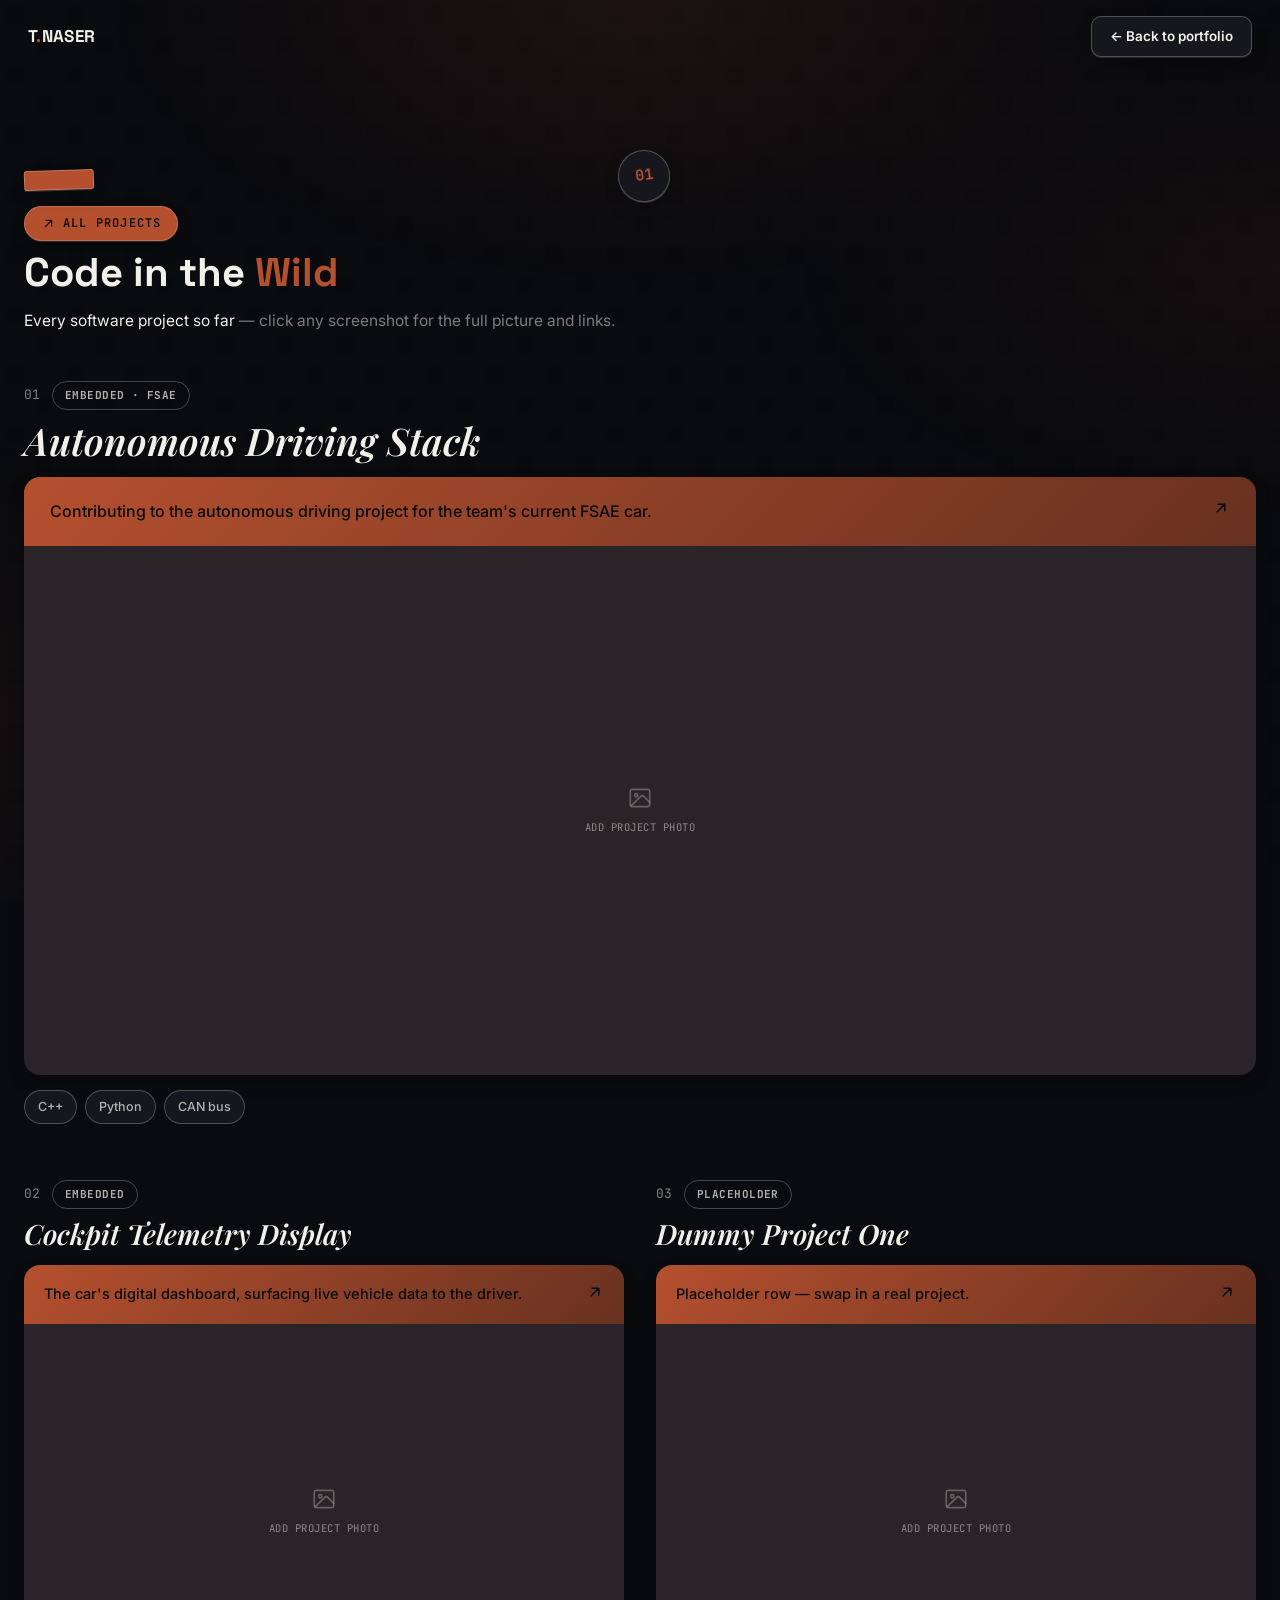
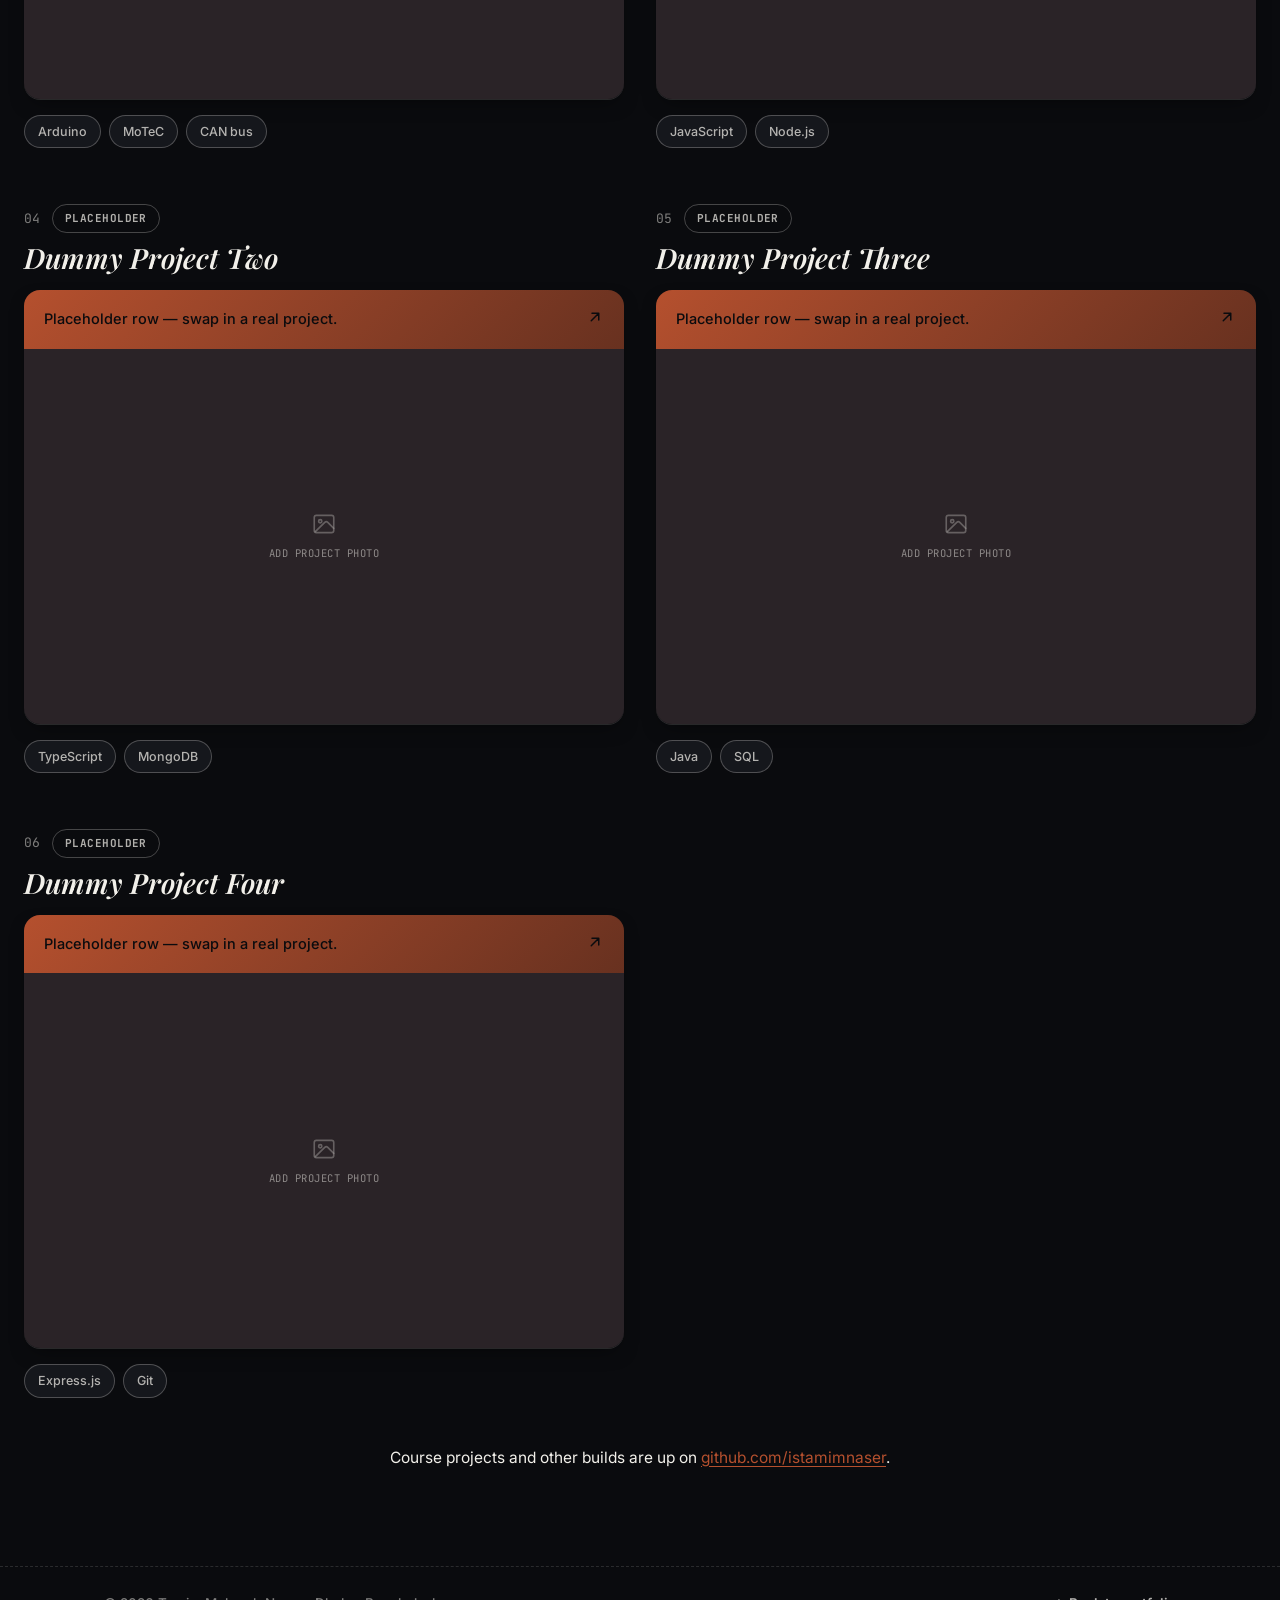
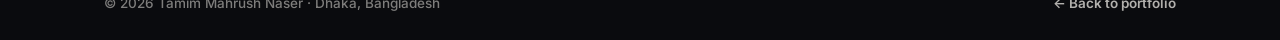
==== projects.html @ eb72c2dc "Redesign Software projects: numbered rows + featured bento hero - Replace the plain bordered project" ====
<!DOCTYPE html>
<html lang="en">
<head>
<meta charset="UTF-8" />
<meta name="viewport" content="width=device-width, initial-scale=1.0" />
<title>Software Projects — Tamim Mahrush Naser</title>
<meta name="description" content="All of Tamim Mahrush Naser's software projects — Formula IUT autonomous driving stack, cockpit telemetry, and more." />
<meta name="theme-color" content="#0A0B0E" />
<link rel="icon" type="image/svg+xml" href="assets/favicon.svg" />

<link rel="preconnect" href="https://fonts.googleapis.com" />
<link rel="preconnect" href="https://fonts.gstatic.com" crossorigin />
<link
  href="https://fonts.googleapis.com/css2?family=Space+Grotesk:wght@400..700&family=Inter:wght@400..700&family=JetBrains+Mono:wght@400..600&family=Playfair+Display:ital,wght@1,500;1,600&display=swap"
  rel="stylesheet" />

<link rel="stylesheet" href="css/style.css" />
</head>
<body>
<svg style="display:none" aria-hidden="true">
  <symbol id="icon-arrow" viewBox="0 0 24 24" fill="none" stroke="currentColor" stroke-width="2" stroke-linecap="round" stroke-linejoin="round"><path d="M7 17 17 7M8 7h9v9"/></symbol>
  <symbol id="icon-x" viewBox="0 0 24 24" fill="none" stroke="currentColor" stroke-width="2" stroke-linecap="round" stroke-linejoin="round"><path d="M6 6l12 12M18 6L6 18"/></symbol>
  <symbol id="icon-image" viewBox="0 0 24 24" fill="none" stroke="currentColor" stroke-width="1.5" stroke-linecap="round" stroke-linejoin="round"><rect x="3" y="4" width="18" height="16" rx="2"/><circle cx="8.5" cy="9.5" r="1.5"/><path d="M21 16l-5.5-5.5a2 2 0 0 0-2.8 0L4 19"/></symbol>
</svg>

<canvas class="bg-flags" aria-hidden="true"></canvas>
<div class="grid-fade" aria-hidden="true"></div>

<nav class="nav" id="nav">
  <a class="brand" href="index.html">T<span class="dot">.</span>NASER</a>
  <div class="nav-actions">
    <a class="btn btn-ghost btn-sm" href="index.html#software">← Back to portfolio</a>
  </div>
</nav>

<main>
  <section class="section section-wide" id="all-projects">
    <div class="section-head reveal">
      <span class="kicker"><svg class="kicker-icon"><use href="#icon-arrow"/></svg>All Projects</span>
      <h2>Code in the <em class="accent">Wild</em></h2>
      <p class="section-sub">Every software project so far<span class="fade-text"> — click any screenshot for the full picture and links.</span></p>
    </div>

    <div class="proj-rows">
      <article class="proj-row proj-row--featured reveal">
        <div class="proj-row-top">
          <span class="proj-row-num"></span>
          <span class="proj-row-tag">Embedded · FSAE</span>
        </div>
        <h3 class="proj-row-title">Autonomous Driving Stack</h3>
        <button type="button" class="proj-row-visual"
          data-title="Autonomous Driving Stack"
          data-category="Embedded · FSAE"
          data-desc="Contributing to the autonomous driving project for the team's current FSAE car."
          data-tags="C++,Python,CAN bus">
          <div class="proj-row-teaser">
            <p>Contributing to the autonomous driving project for the team's current FSAE car.</p>
            <svg class="proj-row-link-icon"><use href="#icon-arrow"/></svg>
          </div>
          <div class="proj-row-media">
            <div class="photo-card photo-card--wide">
              <svg><use href="#icon-image"/></svg>
              <span>Add project photo</span>
            </div>
          </div>
        </button>
        <div class="proj-row-tags">
          <span class="tech-tag-pill">C++</span>
          <span class="tech-tag-pill">Python</span>
          <span class="tech-tag-pill">CAN bus</span>
        </div>
      </article>

      <article class="proj-row reveal">
        <div class="proj-row-top">
          <span class="proj-row-num"></span>
          <span class="proj-row-tag">Embedded</span>
        </div>
        <h3 class="proj-row-title">Cockpit Telemetry Display</h3>
        <button type="button" class="proj-row-visual"
          data-title="Cockpit Telemetry Display"
          data-category="Embedded"
          data-desc="The car's digital dashboard, surfacing live vehicle data to the driver — tested from the cockpit, by me."
          data-tags="Arduino,MoTeC,CAN bus">
          <div class="proj-row-teaser">
            <p>The car's digital dashboard, surfacing live vehicle data to the driver.</p>
            <svg class="proj-row-link-icon"><use href="#icon-arrow"/></svg>
          </div>
          <div class="proj-row-media">
            <div class="photo-card photo-card--wide">
              <svg><use href="#icon-image"/></svg>
              <span>Add project photo</span>
            </div>
          </div>
        </button>
        <div class="proj-row-tags">
          <span class="tech-tag-pill">Arduino</span>
          <span class="tech-tag-pill">MoTeC</span>
          <span class="tech-tag-pill">CAN bus</span>
        </div>
      </article>

      <!-- DUMMY placeholder rows below — swap in real projects (title, tag,
           description, photo, tags, and data-live / data-github) whenever ready. -->
      <article class="proj-row reveal">
        <div class="proj-row-top">
          <span class="proj-row-num"></span>
          <span class="proj-row-tag">Placeholder</span>
        </div>
        <h3 class="proj-row-title">Dummy Project One</h3>
        <button type="button" class="proj-row-visual"
          data-title="Dummy Project One"
          data-category="Placeholder"
          data-desc="Placeholder row to preview the layout with more entries. Swap in a real title, tag, description, photo and links."
          data-tags="JavaScript,Node.js">
          <div class="proj-row-teaser">
            <p>Placeholder row — swap in a real project.</p>
            <svg class="proj-row-link-icon"><use href="#icon-arrow"/></svg>
          </div>
          <div class="proj-row-media">
            <div class="photo-card photo-card--wide">
              <svg><use href="#icon-image"/></svg>
              <span>Add project photo</span>
            </div>
          </div>
        </button>
        <div class="proj-row-tags">
          <span class="tech-tag-pill">JavaScript</span>
          <span class="tech-tag-pill">Node.js</span>
        </div>
      </article>

      <article class="proj-row reveal">
        <div class="proj-row-top">
          <span class="proj-row-num"></span>
          <span class="proj-row-tag">Placeholder</span>
        </div>
        <h3 class="proj-row-title">Dummy Project Two</h3>
        <button type="button" class="proj-row-visual"
          data-title="Dummy Project Two"
          data-category="Placeholder"
          data-desc="Placeholder row to preview the layout with more entries. Swap in a real title, tag, description, photo and links."
          data-tags="TypeScript,MongoDB">
          <div class="proj-row-teaser">
            <p>Placeholder row — swap in a real project.</p>
            <svg class="proj-row-link-icon"><use href="#icon-arrow"/></svg>
          </div>
          <div class="proj-row-media">
            <div class="photo-card photo-card--wide">
              <svg><use href="#icon-image"/></svg>
              <span>Add project photo</span>
            </div>
          </div>
        </button>
        <div class="proj-row-tags">
          <span class="tech-tag-pill">TypeScript</span>
          <span class="tech-tag-pill">MongoDB</span>
        </div>
      </article>

      <article class="proj-row reveal">
        <div class="proj-row-top">
          <span class="proj-row-num"></span>
          <span class="proj-row-tag">Placeholder</span>
        </div>
        <h3 class="proj-row-title">Dummy Project Three</h3>
        <button type="button" class="proj-row-visual"
          data-title="Dummy Project Three"
          data-category="Placeholder"
          data-desc="Placeholder row to preview the layout with more entries. Swap in a real title, tag, description, photo and links."
          data-tags="Java,SQL">
          <div class="proj-row-teaser">
            <p>Placeholder row — swap in a real project.</p>
            <svg class="proj-row-link-icon"><use href="#icon-arrow"/></svg>
          </div>
          <div class="proj-row-media">
            <div class="photo-card photo-card--wide">
              <svg><use href="#icon-image"/></svg>
              <span>Add project photo</span>
            </div>
          </div>
        </button>
        <div class="proj-row-tags">
          <span class="tech-tag-pill">Java</span>
          <span class="tech-tag-pill">SQL</span>
        </div>
      </article>

      <article class="proj-row reveal">
        <div class="proj-row-top">
          <span class="proj-row-num"></span>
          <span class="proj-row-tag">Placeholder</span>
        </div>
        <h3 class="proj-row-title">Dummy Project Four</h3>
        <button type="button" class="proj-row-visual"
          data-title="Dummy Project Four"
          data-category="Placeholder"
          data-desc="Placeholder row to preview the layout with more entries. Swap in a real title, tag, description, photo and links."
          data-tags="Express.js,Git">
          <div class="proj-row-teaser">
            <p>Placeholder row — swap in a real project.</p>
            <svg class="proj-row-link-icon"><use href="#icon-arrow"/></svg>
          </div>
          <div class="proj-row-media">
            <div class="photo-card photo-card--wide">
              <svg><use href="#icon-image"/></svg>
              <span>Add project photo</span>
            </div>
          </div>
        </button>
        <div class="proj-row-tags">
          <span class="tech-tag-pill">Express.js</span>
          <span class="tech-tag-pill">Git</span>
        </div>
      </article>
    </div>

    <p class="section-sub" style="margin-top:48px; text-align:center;">
      Course projects and other builds are up on
      <a class="accent" href="https://github.com/istamimnaser" target="_blank" rel="noopener" style="text-decoration:underline; text-underline-offset:3px;">github.com/istamimnaser</a>.
    </p>
  </section>
</main>

<!-- ============ PROJECT MODAL ============ -->
<div class="project-modal" id="project-modal" aria-hidden="true">
  <div class="project-modal-backdrop" data-close></div>
  <div class="project-modal-panel" role="dialog" aria-modal="true" aria-labelledby="pm-title">
    <button type="button" class="project-modal-close" data-close aria-label="Close">
      <svg><use href="#icon-x"/></svg>
    </button>
    <div class="project-modal-media">
      <div class="photo-card photo-card--wide" id="pm-photo-placeholder">
        <svg><use href="#icon-image"/></svg>
        <span>Add project photo</span>
      </div>
      <img id="pm-image" alt="" hidden />
    </div>
    <div class="project-modal-body">
      <div class="pm-top">
        <span class="proj-row-num" id="pm-num"></span>
        <span class="proj-row-tag" id="pm-tag"></span>
      </div>
      <h3 class="proj-row-title" id="pm-title"></h3>
      <p id="pm-desc"></p>
      <div class="pm-tags" id="pm-tags"></div>
      <div class="project-modal-links">
        <a id="pm-live" class="btn btn-signal" target="_blank" rel="noopener" hidden>View Project <span class="arr">→</span></a>
        <span id="pm-soon" class="btn-disabled" hidden>Coming soon</span>
        <a id="pm-github" class="btn btn-ghost" target="_blank" rel="noopener">View on GitHub <span class="arr">→</span></a>
      </div>
    </div>
  </div>
</div>

<footer class="footer">
  <div class="footer-bottom">
    <p class="footer-note">© <span id="year">2026</span> Tamim Mahrush Naser · Dhaka, Bangladesh</p>
    <a class="back-top" href="index.html">← Back to portfolio</a>
  </div>
</footer>

<script src="js/bg-dots.js"></script>
<script src="js/main.js"></script>
<script src="js/project-modal.js"></script>
</body>
</html>
---- css/style.css ----
/* ===================== Tokens ===================== */
:root {
  --bg: #0A0B0E;
  --bg-card: #15171C;
  --bg-soft: #1C1F26;
  --ink: #F2F0EA;
  --ink-70: rgba(242, 240, 234, 0.72);
  --ink-50: rgba(242, 240, 234, 0.5);
  --ink-20: rgba(242, 240, 234, 0.14);
  --ink-soft: #97949D;
  --line: rgba(242, 240, 234, 0.14);
  --line-strong: rgba(242, 240, 234, 0.26);
  --accent: #B5502E; /* brand red (brick) — default / hero / racing / connect */
  --on-accent: #0A0B0E; /* text/icon color for use on solid accent fills — passes contrast across every section hue */
  --font-head: "Space Grotesk", "Inter", sans-serif;
  --font-body: "Inter", sans-serif;
  --font-mono: "JetBrains Mono", "SFMono-Regular", monospace;
  --font-display: "Playfair Display", "Georgia", serif;
  --max: 1120px;
  --radius: 16px;
  --radius-sm: 10px;
  --shadow-sm: 0 1px 0 var(--line), 0 8px 20px -8px rgba(0, 0, 0, 0.55);
  --shadow-md: 0 1px 0 var(--line), 0 16px 36px -12px rgba(0, 0, 0, 0.6);
  --shadow-lg: 0 1px 0 var(--line), 0 26px 54px -18px rgba(0, 0, 0, 0.65);
}

/* Every section now shares one brand color — a single orange accent
   on the dark/white base, rather than a different hue per section. */
#education,
#experience,
#stack,
#software,
#hardware,
#racing,
#achievements,
#media,
#events,
#hobbies,
#github,
#connect { --accent: #B5502E; }

* { box-sizing: border-box; }
html { scroll-behavior: smooth; scroll-padding-top: 96px; }

body {
  margin: 0;
  background: var(--bg);
  color: var(--ink);
  font-family: var(--font-body);
  font-size: 16px;
  line-height: 1.55;
  -webkit-font-smoothing: antialiased;
  overflow-x: hidden;
}

h1, h2, h3, h4 {
  font-family: var(--font-head);
  font-weight: 700;
  line-height: 1.1;
  margin: 0;
}

p { margin: 0; }

a { color: inherit; text-decoration: none; }

.accent { color: var(--accent); font-style: normal; }
.accent-em { color: var(--accent); font-style: normal; }

img, svg { display: block; max-width: 100%; }

svg[class*="icon"], .icon-badge svg { stroke-width: 2.2; }

::selection { background: var(--accent); color: var(--on-accent); }

/* ===================== Background wash ===================== */
.bg-flags {
  position: fixed;
  inset: 0;
  z-index: 0;
  pointer-events: none;
}
.grid-fade {
  position: fixed;
  inset: 0;
  z-index: 0;
  pointer-events: none;
  background:
    radial-gradient(ellipse 60% 45% at 50% 0%, rgba(181, 80, 46, 0.10), transparent 70%),
    radial-gradient(ellipse 55% 40% at 100% 30%, rgba(181, 80, 46, 0.06), transparent 70%),
    radial-gradient(ellipse 55% 45% at 0% 80%, rgba(181, 80, 46, 0.05), transparent 70%);
}

nav, header, main, footer { position: relative; z-index: 1; }

/* ===================== Layout helpers ===================== */
main { counter-reset: stage; }

.section {
  position: relative;
  max-width: var(--max);
  margin: 0 auto;
  padding: 96px 24px;
}
.section-wide { max-width: 1280px; }

.section-head {
  counter-increment: stage;
  position: relative;
  margin-bottom: 48px;
  max-width: 640px;
}
.section-head::before {
  content: "";
  display: block;
  width: 68px;
  height: 18px;
  margin-bottom: 16px;
  background: var(--accent);
  border: 1.5px solid var(--line-strong);
  border-radius: 3px;
  transform: rotate(-2deg);
  box-shadow: var(--shadow-sm);
}
.section-head::after {
  content: counter(stage, decimal-leading-zero);
  position: absolute;
  top: -20px;
  right: -6px;
  width: 50px;
  height: 50px;
  display: flex;
  align-items: center;
  justify-content: center;
  background: var(--bg-card);
  border: 1.5px solid var(--line-strong);
  border-radius: 50%;
  font-family: var(--font-mono);
  font-weight: 700;
  font-size: 15px;
  color: var(--accent);
  transform: rotate(-8deg);
  box-shadow: var(--shadow-sm);
  z-index: 2;
}
.section-head h2 { font-size: clamp(28px, 4vw, 40px); margin-top: 10px; }
.section-sub { color: var(--ink); margin-top: 14px; font-size: 15.5px; }

/* Sub-sections nested inside a merged parent section (e.g. Software /
   Bare Metal living together under Projects) — same anatomy as
   .section-head at a smaller scale, no counter badge of its own. */
.project-block { position: relative; margin-top: 8px; }
.project-block + .project-block { margin-top: 64px; }
.project-block-head { margin-bottom: 40px; max-width: 640px; }
.project-block-head h3 { font-size: clamp(22px, 3.2vw, 32px); margin-top: 10px; }
/* Nested pen-icons sit much closer to their heading than a top-level
   section's (no big top padding to hide behind), so pull them further up
   and size them down a touch to clear the project cards below. */
.project-block .pen-icon { width: 130px; height: 130px; top: -44px; }

.kicker {
  display: inline-flex;
  align-items: center;
  gap: 7px;
  font-family: var(--font-mono);
  font-size: 12px;
  font-weight: 600;
  letter-spacing: 0.1em;
  text-transform: uppercase;
  color: var(--on-accent);
  padding: 7px 16px;
  background: var(--accent);
  border: 1px solid rgba(255, 255, 255, 0.18);
  border-radius: 999px;
  box-shadow: var(--shadow-sm);
}
.kicker-icon { width: 15px; height: 15px; }

/* ===================== Icon badge ===================== */
.icon-badge {
  width: 48px;
  height: 48px;
  flex-shrink: 0;
  display: flex;
  align-items: center;
  justify-content: center;
  background: var(--accent);
  border: 1px solid rgba(255, 255, 255, 0.18);
  border-radius: var(--radius-sm);
  box-shadow: var(--shadow-sm);
  color: var(--on-accent);
  margin-bottom: 14px;
  transition: transform 0.3s cubic-bezier(0.34, 1.56, 0.64, 1), box-shadow 0.3s ease;
}
.icon-badge svg { width: 24px; height: 24px; }
.icon-badge-sm { width: 38px; height: 38px; border-radius: 8px; margin-bottom: 10px; box-shadow: var(--shadow-sm); }
.icon-badge-sm svg { width: 19px; height: 19px; }

/* ===================== Pen-drawn section icon ===================== */
.pen-icon {
  position: absolute;
  top: -14px;
  right: 4px;
  width: 168px;
  height: 168px;
  color: var(--accent);
  pointer-events: none;
  z-index: 0;
  opacity: 0;
  transform: scale(0.7) rotate(-8deg);
  transition: opacity 0.9s ease, transform 0.9s cubic-bezier(0.34, 1.56, 0.64, 1);
}
.section.in-view .pen-icon,
.contact.in-view .pen-icon,
.project-block.in-view .pen-icon {
  opacity: 0.9;
  transform: scale(1) rotate(0deg);
}
.pen-icon svg {
  width: 100%;
  height: 100%;
  fill: none;
  stroke: currentColor;
  stroke-width: 0.8;
  stroke-linecap: round;
  stroke-linejoin: round;
  stroke-dasharray: 1;
  stroke-dashoffset: 1;
  filter: drop-shadow(0 0 10px color-mix(in srgb, currentColor 45%, transparent));
  transition: stroke-dashoffset 1.4s cubic-bezier(0.5, 0, 0.25, 1);
}
.section.in-view .pen-icon svg,
.contact.in-view .pen-icon svg,
.project-block.in-view .pen-icon svg {
  stroke-dashoffset: 0;
  animation: pen-float 7s ease-in-out 1.4s infinite;
}
@keyframes pen-float {
  0%, 100% { transform: translateY(0) rotate(0deg); }
  50% { transform: translateY(-7px) rotate(2deg); }
}
@media (max-width: 1080px) {
  .pen-icon { display: none; }
}

/* ===================== Nav ===================== */
.nav {
  position: sticky;
  top: 0;
  z-index: 50;
  display: flex;
  align-items: center;
  justify-content: space-between;
  padding: 16px 28px;
  backdrop-filter: none;
  background: transparent;
  border-bottom: 1px solid transparent;
  transition: border-color 0.3s ease, background 0.3s ease, box-shadow 0.3s ease, backdrop-filter 0.3s ease;
}
.nav.scrolled {
  backdrop-filter: blur(14px);
  border-bottom-color: var(--line);
  background: rgba(10, 11, 14, 0.92);
  box-shadow: 0 8px 24px rgba(0, 0, 0, 0.35);
}

.nav-clock {
  font-family: var(--font-mono);
  font-size: 12.5px;
  color: var(--ink-70);
  white-space: nowrap;
}

.nav-actions { display: flex; align-items: center; gap: 20px; }

.brand {
  font-family: var(--font-head);
  font-weight: 700;
  font-size: 17px;
  letter-spacing: 0.02em;
  white-space: nowrap;
}
.brand .dot { color: var(--accent); }

.nav-links {
  position: absolute;
  left: 50%;
  top: 50%;
  transform: translate(-50%, -50%);
  display: flex;
  align-items: center;
  gap: 4px;
  padding: 6px;
  background: var(--bg-card);
  border: 1px solid var(--line-strong);
  border-radius: 999px;
  box-shadow: var(--shadow-sm);
}
.nav-links a {
  position: relative;
  width: 38px;
  height: 38px;
  display: flex;
  align-items: center;
  justify-content: center;
  border-radius: 50%;
  color: var(--ink-70);
  transition: color 0.2s ease, background 0.2s ease;
}
.nav-icon { width: 17px; height: 17px; }
.nav-label { display: none; }
.nav-links a:hover { color: var(--ink); background: var(--bg-soft); }
.nav-links a.active { color: var(--on-accent); background: var(--ink); }

/* Tooltip on hover, shown below the icon pill */
.nav-links a::after {
  content: attr(data-tip);
  position: absolute;
  top: calc(100% + 10px);
  left: 50%;
  transform: translate(-50%, 4px);
  background: var(--bg-card);
  border: 1px solid var(--line-strong);
  color: var(--ink);
  font-family: var(--font-mono);
  font-size: 11px;
  font-weight: 600;
  letter-spacing: 0.03em;
  padding: 5px 10px;
  border-radius: 6px;
  white-space: nowrap;
  box-shadow: var(--shadow-sm);
  opacity: 0;
  pointer-events: none;
  transition: opacity 0.18s ease, transform 0.18s ease;
  z-index: 20;
}
.nav-links a:hover::after,
.nav-links a:focus-visible::after {
  opacity: 1;
  transform: translate(-50%, 0);
}

.nav-toggle {
  display: none;
  flex-direction: column;
  justify-content: center;
  gap: 5px;
  width: 36px;
  height: 36px;
  background: var(--bg-card);
  border: 1px solid var(--line-strong);
  border-radius: 8px;
  cursor: pointer;
}
.nav-toggle span {
  display: block;
  height: 2px;
  margin: 0 8px;
  background: var(--ink);
  transition: transform 0.25s ease, opacity 0.25s ease;
}

/* ===================== Buttons ===================== */
.btn {
  display: inline-flex;
  align-items: center;
  gap: 8px;
  padding: 12px 24px;
  border-radius: var(--radius-sm);
  font-size: 14.5px;
  font-weight: 600;
  background: var(--bg-card);
  color: var(--ink);
  border: 1px solid var(--line-strong);
  box-shadow: var(--shadow-sm);
  cursor: pointer;
  transition: transform 0.2s cubic-bezier(0.16, 1, 0.3, 1), box-shadow 0.2s cubic-bezier(0.16, 1, 0.3, 1), border-color 0.2s ease;
}
.btn-sm { padding: 9px 18px; font-size: 13.5px; }
.btn:hover { transform: translateY(-2px); box-shadow: var(--shadow-md); border-color: var(--line-strong); }
.btn:active { transform: translateY(0); box-shadow: var(--shadow-sm); }
.btn-signal {
  background: var(--accent);
  color: #fff;
  border-color: transparent;
  box-shadow: 0 1px 0 rgba(255, 255, 255, 0.2) inset, 0 12px 28px -10px color-mix(in srgb, var(--accent) 65%, transparent);
}
.btn-signal:hover { box-shadow: 0 1px 0 rgba(255, 255, 255, 0.2) inset, 0 18px 36px -10px color-mix(in srgb, var(--accent) 70%, transparent); }
.btn-ghost { background: var(--bg-card); color: var(--ink); }
.btn .arr { transition: transform 0.2s ease; }
.btn:hover .arr { transform: translate(2px, -2px); }

/* ===================== Hero ===================== */
.hero {
  position: relative;
  padding: 56px 28px 40px;
  max-width: var(--max);
  margin: 0 auto;
}
@media (min-width: 921px) {
  .hero {
    min-height: 100vh;
    display: flex;
    flex-direction: column;
    justify-content: center;
    box-sizing: border-box;
  }
}
/* Full-bleed layer: breaks out of .hero's centered max-width to span the viewport */
.hero-bg {
  position: absolute;
  top: -100px;
  left: 50%;
  width: 100vw;
  height: calc(100% + 100px);
  transform: translateX(-50%);
  z-index: 0;
  overflow: hidden;
  pointer-events: none;
  background-image: url("../assets/hero/hero-bg.png");
  background-size: cover;
  background-position: 48% 55%;
  filter: brightness(0.72) contrast(1.15) saturate(1.15);
  transition: opacity 0.5s ease;
}
.hero-bg.is-hidden { opacity: 0; }
.hero-bg-video {
  width: 100%;
  height: 100%;
  object-fit: cover;
  opacity: 0.55;
}
.hero-bg-overlay {
  position: absolute;
  inset: 0;
  background:
    linear-gradient(180deg, rgba(10, 11, 14, 0) 0%, rgba(10, 11, 14, 0.3) 20%, var(--bg) 96%),
    radial-gradient(ellipse 60% 55% at 72% 15%, color-mix(in srgb, var(--accent) 40%, transparent), transparent 70%);
}
.hero-inner {
  position: relative;
  z-index: 1;
  display: grid;
  grid-template-columns: 1.2fr 0.95fr;
  gap: 48px;
  align-items: center;
  min-height: 60vh;
}


.pulse-dot {
  width: 8px;
  height: 8px;
  border-radius: 50%;
  background: var(--accent);
  box-shadow: 0 0 0 0 color-mix(in srgb, var(--accent) 60%, transparent);
  animation: pulse 2s infinite;
  flex-shrink: 0;
}
@keyframes pulse {
  0% { box-shadow: 0 0 0 0 color-mix(in srgb, var(--accent) 50%, transparent); }
  70% { box-shadow: 0 0 0 8px transparent; }
  100% { box-shadow: 0 0 0 0 transparent; }
}

.headline {
  margin-top: 0;
  font-size: clamp(44px, 7.2vw, 88px);
  font-weight: 700;
  letter-spacing: -0.045em;
  line-height: 0.93;
}
.hl-line { display: block; overflow: hidden; }
.hl-line span { display: block; }

.subcopy {
  margin-top: 26px;
  max-width: 540px;
  font-size: 19px;
  font-weight: 400;
  line-height: 1.55;
  color: var(--ink);
}
.hero-statement {
  font-family: var(--font-head);
  font-size: clamp(20px, 2.2vw, 27px);
  font-weight: 600;
  letter-spacing: -0.015em;
  line-height: 1.3;
}
.hero-descriptor {
  margin-top: 18px;
  font-family: var(--font-mono);
  font-size: 12.5px;
  font-weight: 500;
  letter-spacing: 0.08em;
  text-transform: uppercase;
  color: var(--ink-50);
}
.fade-text { color: var(--ink-50); }

.hero-tags { margin-top: 30px; }
.hero-tags .chip { font-size: 15px; padding: 8px 17px; }

.hero-cta-row { display: flex; align-items: center; gap: 26px; margin-top: 38px; flex-wrap: wrap; }
.hero-cta-row .btn { padding: 14px 28px; font-size: 16px; }
.hero-link {
  display: inline-flex;
  align-items: center;
  gap: 12px;
  font-weight: 600;
  font-size: 16px;
  color: var(--ink);
  text-decoration: underline;
  text-underline-offset: 3px;
}
.hero-link-arrow {
  width: 32px;
  height: 32px;
  flex-shrink: 0;
  border-radius: 50%;
  border: 1px solid var(--line-strong);
  display: flex;
  align-items: center;
  justify-content: center;
  color: var(--ink);
  transition: transform 0.2s ease, border-color 0.2s ease, color 0.2s ease;
}
.hero-link-arrow svg { width: 15px; height: 15px; }
.hero-link:hover .hero-link-arrow { transform: translate(2px, -2px); border-color: var(--accent); color: var(--accent); }

.hero-photo { position: relative; max-width: 400px; margin-left: auto; margin-right: 0; align-self: center; margin-top: -95px; }
.hero-glow {
  position: absolute;
  top: -15%;
  right: -20%;
  width: 75%;
  height: 60%;
  background: radial-gradient(circle, color-mix(in srgb, var(--accent) 45%, transparent), transparent 70%);
  filter: blur(20px);
  pointer-events: none;
  z-index: 0;
}

/* ---- Profile card (hero, right column) ---- */
.profile-card {
  position: relative;
  z-index: 1;
  max-width: 400px;
  margin-left: auto;
  margin-right: auto;
  background: var(--bg-card);
  border: 1px solid var(--line-strong);
  border-radius: var(--radius);
  box-shadow: var(--shadow-lg);
  padding: 26px;
}
.profile-card .photo-card { width: 100%; position: relative; margin-bottom: 22px; }
.pc-email { font-size: 18px; font-weight: 600; text-align: center; color: var(--ink); }
.pc-location { font-size: 14px; color: var(--ink-50); text-align: center; margin-top: 5px; }
.pc-socials { display: flex; justify-content: center; gap: 12px; margin-top: 20px; }
.pc-social {
  width: 40px;
  height: 40px;
  display: flex;
  align-items: center;
  justify-content: center;
  border-radius: 50%;
  border: 1px solid var(--line-strong);
  background: var(--bg-soft);
  color: var(--ink-70);
  transition: color 0.2s ease, border-color 0.2s ease, transform 0.2s ease;
}
.pc-social svg { width: 18px; height: 18px; }
.pc-social:hover { color: var(--accent); border-color: var(--accent); transform: translateY(-2px); }
.pc-cta {
  display: flex;
  align-items: center;
  justify-content: center;
  gap: 8px;
  margin-top: 24px;
  padding: 16px 18px;
  background: var(--accent);
  color: #fff;
  border-radius: var(--radius-sm);
  font-weight: 600;
  font-size: 16px;
  transition: transform 0.2s ease, box-shadow 0.2s ease;
}
.pc-cta:hover { transform: translateY(-2px); box-shadow: 0 12px 28px -12px color-mix(in srgb, var(--accent) 60%, transparent); }
.pc-cta .arr { transition: transform 0.2s ease; }
.pc-cta:hover .arr { transform: translate(2px, -2px); }

/* ---- Photo card placeholder ---- */
.photo-card {
  position: relative;
  border: 1.5px dashed var(--line-strong);
  border-radius: var(--radius-sm);
  background: var(--bg-soft);
  background: color-mix(in srgb, var(--accent) 9%, var(--bg-soft));
  display: flex;
  flex-direction: column;
  align-items: center;
  justify-content: center;
  gap: 8px;
  color: var(--ink-50);
  overflow: hidden;
}
.photo-card--filled { border-style: solid; background: var(--bg-soft); }
.photo-card--filled img {
  width: 100%;
  height: 100%;
  object-fit: cover;
  object-position: 50% 42%;
  transform: scale(1.12);
  transform-origin: 50% 42%;
  display: block;
}
.photo-card svg { width: 26px; height: 26px; opacity: 0.6; }
.photo-card span {
  font-family: var(--font-mono);
  font-size: 10.5px;
  letter-spacing: 0.05em;
  text-transform: uppercase;
}
.photo-card--portrait { aspect-ratio: 3 / 4; }
.photo-card--wide { aspect-ratio: 16 / 10; margin-bottom: 16px; }
.photo-card--square { aspect-ratio: 1 / 1; margin-bottom: 14px; }
.photo-card--banner { aspect-ratio: 21 / 6; margin-top: 24px; }

/* ---- Driver card ---- */
.driver-card {
  background: var(--bg-card);
  border: 1px solid var(--line-strong);
  border-radius: var(--radius);
  box-shadow: var(--shadow-lg), 0 0 60px -24px color-mix(in srgb, var(--accent) 55%, transparent);
  padding: 24px;
  position: relative;
}
.dc-head {
  display: flex;
  justify-content: space-between;
  align-items: center;
}
.dc-kicker {
  font-family: var(--font-mono);
  font-size: 11px;
  font-weight: 700;
  letter-spacing: 0.1em;
  text-transform: uppercase;
  background: var(--accent);
  color: var(--on-accent);
  padding: 4px 10px;
  border-radius: 6px;
}
.dc-status { display: flex; align-items: center; gap: 6px; font-size: 12.5px; font-weight: 600; color: var(--accent); }
.dc-name {
  font-family: var(--font-head);
  font-size: 21px;
  font-weight: 700;
  margin-top: 16px;
  letter-spacing: 0.01em;
}
.dc-grid {
  margin-top: 18px;
  border-top: 1px dashed var(--ink-20);
}
.dc-row {
  display: flex;
  justify-content: space-between;
  padding: 11px 0;
  border-bottom: 1px dashed var(--ink-20);
  font-size: 13.5px;
}
.dc-row span { color: var(--ink-50); font-family: var(--font-mono); font-size: 12px; text-transform: uppercase; letter-spacing: 0.05em; }
.dc-row strong { font-weight: 600; text-align: right; }
.dc-foot {
  margin-top: 16px;
  font-family: var(--font-mono);
  font-size: 11.5px;
  color: var(--ink-50);
}

.hero-fade { height: 1px; }

/* ===================== Timeline (card rows) ===================== */
.timeline { display: flex; flex-direction: column; gap: 16px; }
.t-item {
  display: grid;
  grid-template-columns: 140px 56px 1fr;
  grid-template-areas: "year logo body";
  align-items: center;
  gap: 22px;
  padding: 22px 26px;
  background: var(--bg-card);
  border: 1px solid var(--line);
  border-radius: var(--radius);
  box-shadow: var(--shadow-sm);
  transition: transform 0.28s cubic-bezier(0.16, 1, 0.3, 1), box-shadow 0.28s cubic-bezier(0.16, 1, 0.3, 1), border-color 0.28s ease;
}
.t-item:hover {
  transform: translateY(-4px);
  border-color: color-mix(in srgb, var(--accent) 50%, var(--line-strong));
  box-shadow: var(--shadow-md), 0 0 0 1px color-mix(in srgb, var(--accent) 45%, transparent);
}
.t-year {
  grid-area: year;
  font-family: var(--font-mono);
  font-size: 14.5px;
  font-weight: 600;
  color: var(--accent);
}
.t-logo {
  grid-area: logo;
  width: 56px;
  height: 56px;
  border-radius: 50%;
  background: #F4F1EA;
  border: 1px solid var(--line-strong);
  box-shadow: var(--shadow-sm);
  overflow: hidden;
  display: flex;
  align-items: center;
  justify-content: center;
}
.t-logo img { width: 80%; height: 80%; object-fit: contain; object-position: center; }
.t-body { grid-area: body; min-width: 0; }
.t-body h3 { font-size: 20px; font-weight: 600; }
.t-body p { color: var(--ink-70); font-size: 15.5px; margin-top: 6px; }

/* ===================== Experience ===================== */
.exp-grid {
  display: grid;
  grid-template-columns: repeat(2, 1fr);
  gap: 20px;
}
.exp-card {
  display: flex;
  flex-direction: column;
  background: var(--bg-card);
  border: 1px solid var(--line);
  border-radius: var(--radius);
  box-shadow: var(--shadow-sm);
  padding: 22px;
  transition: transform 0.28s cubic-bezier(0.16, 1, 0.3, 1), box-shadow 0.28s cubic-bezier(0.16, 1, 0.3, 1), border-color 0.28s ease;
}
.exp-card:hover {
  transform: translateY(-5px);
  border-color: color-mix(in srgb, var(--org-color, var(--accent)) 50%, var(--line-strong));
  box-shadow: var(--shadow-md), 0 0 0 1px color-mix(in srgb, var(--org-color, var(--accent)) 45%, transparent);
}
.exp-card-top {
  display: flex;
  align-items: center;
  justify-content: space-between;
  margin-bottom: 16px;
}
.org-badge {
  flex-shrink: 0;
  width: 46px;
  height: 46px;
  display: flex;
  align-items: center;
  justify-content: center;
  background: var(--org-color, #F4F1EA);
  border: 1px solid rgba(255, 255, 255, 0.18);
  border-radius: var(--radius-sm);
  box-shadow: var(--shadow-sm);
  font-family: var(--font-mono);
  font-size: 11.5px;
  font-weight: 700;
  color: var(--on-accent);
  letter-spacing: 0.02em;
  overflow: hidden;
}
.org-badge img { width: 100%; height: 100%; object-fit: cover; }
.exp-pill {
  font-family: var(--font-body);
  font-size: 12px;
  font-weight: 600;
  padding: 4px 11px;
  border-radius: 999px;
  white-space: nowrap;
}
.exp-pill-current {
  background: var(--org-color, var(--accent));
  color: var(--on-accent);
}
.exp-pill-past {
  background: transparent;
  border: 1px solid var(--line-strong);
  color: var(--ink-50);
  font-weight: 500;
}
.exp-card h3 { font-size: 17px; font-weight: 700; }
.exp-meta { font-size: 13px; font-weight: 500; color: var(--org-color, var(--accent)); margin-top: 4px; }
.exp-desc { color: var(--ink-70); font-size: 14px; margin-top: 8px; }

/* ===================== Project / event cards ===================== */
.proj-grid {
  display: grid;
  grid-template-columns: repeat(3, 1fr);
  gap: 22px;
}
.proj-grid-2 { grid-template-columns: repeat(2, 1fr); }
.proj-card {
  background: var(--bg-card);
  border: 1px solid var(--line);
  border-radius: var(--radius);
  box-shadow: var(--shadow-sm);
  padding: 22px;
  display: flex;
  flex-direction: column;
  gap: 10px;
  transition: transform 0.28s cubic-bezier(0.16, 1, 0.3, 1), box-shadow 0.28s cubic-bezier(0.16, 1, 0.3, 1), border-color 0.28s ease;
}
.proj-card:hover {
  transform: translateY(-5px);
  border-color: color-mix(in srgb, var(--accent) 50%, var(--line-strong));
  box-shadow: var(--shadow-md), 0 0 0 1px color-mix(in srgb, var(--accent) 45%, transparent);
}
.proj-tag {
  font-family: var(--font-mono);
  font-size: 11px;
  font-weight: 700;
  letter-spacing: 0.06em;
  text-transform: uppercase;
  color: var(--accent);
}
.proj-card h3 { font-size: 18px; display: flex; align-items: center; gap: 8px; }
.proj-card p { color: var(--ink-70); font-size: 14.5px; }
.proj-note { color: var(--ink-50) !important; font-size: 13px !important; font-family: var(--font-mono); }
.arr-icon { width: 16px; height: 16px; color: var(--accent); }
.proj-card-more { justify-content: space-between; border-style: dashed; box-shadow: none; background: transparent; }
.proj-card-more:hover { box-shadow: none; border-color: var(--line-strong); }

/* ---- Numbered project rows: each project is its own labelled block with
   a colour-band "teaser" sitting on top of its screenshot, like one card. ---- */
.proj-rows {
  counter-reset: proj;
  display: grid;
  grid-template-columns: 1fr 1fr;
  gap: 56px 32px;
}
.proj-row { counter-increment: proj; }
.proj-row-top {
  display: flex;
  align-items: center;
  gap: 12px;
  margin-bottom: 10px;
}
.proj-row-num {
  font-family: var(--font-mono);
  font-size: 13px;
  color: var(--ink-50);
}
.proj-row-num::before { content: counter(proj, decimal-leading-zero); }
.proj-row-top-line { flex: 1; height: 1px; background: var(--line); }
.proj-row-tag {
  font-family: var(--font-mono);
  font-size: 11px;
  font-weight: 700;
  letter-spacing: 0.04em;
  text-transform: uppercase;
  padding: 5px 12px;
  border-radius: 999px;
  border: 1px solid var(--line-strong);
  color: var(--ink-70);
  white-space: nowrap;
}
.proj-row-title {
  font-family: var(--font-display);
  font-style: italic;
  font-weight: 600;
  font-size: clamp(22px, 2.4vw, 28px);
  margin-bottom: 16px;
}
.proj-row-visual {
  display: block;
  width: 100%;
  background: none;
  border: none;
  padding: 0;
  margin: 0;
  text-align: left;
  font: inherit;
  color: inherit;
  cursor: pointer;
  border-radius: var(--radius);
  overflow: hidden;
  box-shadow: var(--shadow-sm);
  transition: transform 0.28s cubic-bezier(0.16, 1, 0.3, 1), box-shadow 0.28s cubic-bezier(0.16, 1, 0.3, 1);
}
.proj-row-visual:hover {
  transform: translateY(-5px);
  box-shadow: var(--shadow-md), 0 0 0 1px color-mix(in srgb, var(--accent) 45%, transparent);
}
.proj-row-teaser {
  display: flex;
  align-items: flex-start;
  justify-content: space-between;
  gap: 12px;
  padding: 18px 20px;
  background: linear-gradient(135deg, var(--accent), color-mix(in srgb, var(--accent) 55%, var(--bg)));
}
.proj-row-teaser p { color: var(--on-accent); font-size: 14.5px; font-weight: 500; }
.proj-row-link-icon { width: 18px; height: 18px; color: var(--on-accent); flex-shrink: 0; }
.proj-row-media .photo-card { margin: 0; border: none; border-radius: 0; aspect-ratio: 16 / 10; }
.proj-row-tags { display: flex; flex-wrap: wrap; gap: 8px; margin-top: 16px; }

/* Bento touch: the first row spans the full width as a featured showcase,
   with a wider banner image and a bigger title; the rest stay in the tidy
   2-column grid below it for a clear, uncluttered hierarchy. */
.proj-row--featured { grid-column: 1 / -1; }
.proj-row--featured .proj-row-title { font-size: clamp(26px, 3.2vw, 38px); }
.proj-row--featured .proj-row-media .photo-card { aspect-ratio: 21 / 9; }
.proj-row--featured .proj-row-teaser { padding: 22px 26px; }
.proj-row--featured .proj-row-teaser p { font-size: 16px; }
.tech-tag-pill {
  font-size: 12.5px;
  font-weight: 500;
  color: var(--ink-70);
  background: var(--bg-card);
  border: 1px solid var(--line-strong);
  padding: 6px 13px;
  border-radius: 999px;
}

.proj-rows-more { display: flex; justify-content: center; margin-top: 48px; }
.btn-pill { border-radius: 999px; padding: 14px 28px; }

/* ---- Project modal (lightbox opened from a project row) ---- */
.project-modal {
  position: fixed;
  inset: 0;
  z-index: 100;
  display: flex;
  align-items: center;
  justify-content: center;
  padding: 24px;
  opacity: 0;
  pointer-events: none;
  transition: opacity 0.25s ease;
}
.project-modal.open { opacity: 1; pointer-events: auto; }
.project-modal-backdrop {
  position: absolute;
  inset: 0;
  background: color-mix(in srgb, var(--bg) 80%, transparent);
  backdrop-filter: blur(6px);
}
.project-modal-panel {
  position: relative;
  max-width: 720px;
  width: 100%;
  max-height: 88vh;
  overflow-y: auto;
  background: var(--bg-card);
  border: 1px solid var(--line-strong);
  border-radius: var(--radius);
  box-shadow: var(--shadow-lg);
  transform: translateY(16px) scale(0.98);
  transition: transform 0.25s cubic-bezier(0.16, 1, 0.3, 1);
}
.project-modal.open .project-modal-panel { transform: translateY(0) scale(1); }
.project-modal-close {
  position: absolute;
  top: 14px;
  right: 14px;
  z-index: 2;
  width: 36px;
  height: 36px;
  border-radius: 50%;
  display: flex;
  align-items: center;
  justify-content: center;
  background: var(--bg-soft);
  border: 1px solid var(--line-strong);
  color: var(--ink);
  cursor: pointer;
  box-shadow: var(--shadow-sm);
}
.project-modal-close svg { width: 16px; height: 16px; }
.project-modal-media { aspect-ratio: 16 / 9; }
.project-modal-media .photo-card { margin: 0; border: none; border-radius: 0; height: 100%; }
.project-modal-media img { width: 100%; height: 100%; object-fit: cover; display: block; }
.project-modal-body { padding: 28px; }
.pm-top { display: flex; align-items: center; gap: 12px; margin-bottom: 12px; }
#pm-num::before { content: none; } /* JS sets the number directly; the .proj-rows counter isn't in scope here */
.project-modal-body p { color: var(--ink-70); font-size: 15px; margin-top: 14px; line-height: 1.6; }
.pm-tags { display: flex; flex-wrap: wrap; gap: 8px; margin-top: 18px; }
.project-modal-links { display: flex; align-items: center; gap: 14px; margin-top: 22px; flex-wrap: wrap; }
.btn-disabled {
  display: inline-flex;
  align-items: center;
  gap: 8px;
  padding: 12px 24px;
  border-radius: var(--radius-sm);
  font-size: 14.5px;
  font-weight: 600;
  color: var(--ink-50);
  background: var(--bg-soft);
  border: 1px solid var(--line);
  cursor: default;
}

/* ===================== Skills / stack ===================== */
.tech-marquees {
  display: flex;
  flex-direction: column;
  gap: 30px;
}
.tech-marquee-group h4 {
  font-size: 14px;
  color: var(--ink);
  font-family: var(--font-mono);
  font-weight: 700;
  text-transform: uppercase;
  letter-spacing: 0.06em;
  margin-bottom: 16px;
}
/* Infinite logo marquee: the track's item list is duplicated once in the
   markup, then animated exactly -50% so the loop point is invisible. Each
   row's own edges fade to transparent via a mask, and hovering pauses it. */
.marquee-row {
  position: relative;
  overflow: hidden;
  -webkit-mask-image: linear-gradient(to right, transparent, #000 6%, #000 94%, transparent);
  mask-image: linear-gradient(to right, transparent, #000 6%, #000 94%, transparent);
}
.marquee-track {
  display: flex;
  width: max-content;
  gap: 12px;
  animation: marquee-left 32s linear infinite;
}
.marquee-row.dir-right .marquee-track { animation-name: marquee-right; }
.marquee-row:hover .marquee-track { animation-play-state: paused; }
@keyframes marquee-left {
  from { transform: translateX(0); }
  to { transform: translateX(-50%); }
}
@keyframes marquee-right {
  from { transform: translateX(-50%); }
  to { transform: translateX(0); }
}
.tech-pill {
  display: inline-flex;
  align-items: center;
  gap: 9px;
  flex-shrink: 0;
  border: 1px solid var(--line-strong);
  padding: 8px 16px;
  border-radius: 999px;
  font-size: 13.5px;
  font-weight: 500;
  color: var(--ink);
  background: var(--bg-card);
  white-space: nowrap;
  transition: transform 0.2s ease, background 0.2s ease, color 0.2s ease, border-color 0.2s ease, box-shadow 0.2s ease;
}
.tech-pill:hover {
  background: var(--accent);
  border-color: transparent;
  color: var(--on-accent);
  transform: translateY(-2px);
  box-shadow: 0 10px 24px -10px color-mix(in srgb, var(--accent) 70%, transparent);
}
.tech-pill-icon { width: 17px; height: 17px; flex-shrink: 0; object-fit: contain; }
svg.tech-pill-icon { color: var(--accent); stroke-width: 1.7; }
.tech-pill:hover svg.tech-pill-icon { color: var(--on-accent); }

/* ===================== Racing ===================== */
.racing-grid {
  display: grid;
  grid-template-columns: 1.15fr 0.85fr;
  gap: 32px;
  align-items: start;
}
.racing-bio p { color: var(--ink-70); font-size: 15.5px; margin-bottom: 16px; }
.racing-bio strong { color: var(--ink); font-weight: 700; }
.racing-bio a { color: var(--accent); text-decoration: underline; text-underline-offset: 3px; font-weight: 600; }
.racing-bio .btn { margin-top: 6px; }

/* ===================== Trophy strip ===================== */
.trophy-strip { display: flex; flex-direction: column; gap: 14px; }
.trophy-row {
  display: grid;
  grid-template-columns: 64px 1fr auto;
  align-items: center;
  gap: 18px;
  padding: 18px 22px;
  background: var(--bg-card);
  border: 1px solid var(--line);
  border-radius: var(--radius);
  box-shadow: var(--shadow-sm);
  transition: transform 0.28s cubic-bezier(0.16, 1, 0.3, 1), box-shadow 0.28s cubic-bezier(0.16, 1, 0.3, 1), border-color 0.28s ease;
}
.trophy-row:hover {
  transform: translateY(-4px);
  border-color: color-mix(in srgb, var(--accent) 50%, var(--line-strong));
  box-shadow: var(--shadow-md), 0 0 0 1px color-mix(in srgb, var(--accent) 45%, transparent);
}
.trophy-pos {
  font-family: var(--font-mono);
  font-size: 17px;
  font-weight: 700;
  color: var(--on-accent);
  background: var(--accent);
  border: 1px solid rgba(255, 255, 255, 0.18);
  border-radius: 50%;
  width: 48px;
  height: 48px;
  display: flex;
  align-items: center;
  justify-content: center;
}
.trophy-icon { width: 20px; height: 20px; }
.trophy-info { display: flex; flex-direction: column; gap: 4px; }
.trophy-info strong { font-size: 15.5px; font-weight: 600; }
.trophy-info span { font-size: 13.5px; color: var(--ink-70); }
.trophy-tag {
  font-family: var(--font-mono);
  font-size: 11px;
  font-weight: 700;
  letter-spacing: 0.06em;
  text-transform: uppercase;
  color: var(--ink);
  border: 1px solid var(--line-strong);
  padding: 5px 10px;
  border-radius: 999px;
  white-space: nowrap;
}

/* ===================== Hobbies ===================== */
.hobby-grid {
  display: grid;
  grid-template-columns: repeat(4, 1fr);
  gap: 20px;
}
.hobby-card {
  border: 1px solid var(--line);
  border-radius: var(--radius);
  box-shadow: var(--shadow-sm);
  padding: 18px;
  background: var(--bg-card);
  transition: transform 0.28s cubic-bezier(0.16, 1, 0.3, 1), box-shadow 0.28s cubic-bezier(0.16, 1, 0.3, 1), border-color 0.28s ease;
}
.hobby-card:hover {
  transform: translateY(-5px);
  border-color: color-mix(in srgb, var(--accent) 50%, var(--line-strong));
  box-shadow: var(--shadow-md), 0 0 0 1px color-mix(in srgb, var(--accent) 45%, transparent);
}
.hobby-card:hover .icon-badge { transform: rotate(-8deg) scale(1.1); box-shadow: var(--shadow-md); }
.hobby-card h3 { font-size: 15.5px; font-weight: 600; }
.hobby-card p { color: var(--ink-70); font-size: 13.5px; margin-top: 8px; }

/* ===================== Github activity ===================== */
.gh-card {
  border: 1px solid var(--line-strong);
  border-radius: var(--radius);
  box-shadow: var(--shadow-lg), 0 0 60px -28px color-mix(in srgb, var(--accent) 55%, transparent);
  background: var(--bg-card);
  padding: 28px;
}
.gh-top { display: flex; justify-content: space-between; align-items: center; flex-wrap: wrap; gap: 12px; }
.gh-top h3 { font-family: var(--font-mono); font-size: 16px; }
.gh-chart-wrap {
  margin-top: 22px;
  overflow-x: auto;
  padding: 14px;
  /* ghchart.rshah.org bakes a light background into the SVG itself, so this
     stays a light panel inset on the dark card rather than fighting it. */
  background: #F3F1EA;
  border: 1px solid var(--line);
  border-radius: var(--radius-sm);
}
.gh-chart { min-width: 640px; width: 100%; }
.gh-stats {
  display: flex;
  gap: 36px;
  margin-top: 22px;
  padding-top: 20px;
  border-top: 1px dashed var(--ink-20);
  flex-wrap: wrap;
}
.gh-stat { display: flex; flex-direction: column; gap: 4px; }
.gh-stat strong { font-family: var(--font-mono); font-size: 22px; color: var(--accent); }
.gh-stat span { font-size: 12px; color: var(--ink-50); text-transform: uppercase; letter-spacing: 0.06em; }

/* ===================== Contact ===================== */
.contact {
  max-width: var(--max);
  margin: 40px auto 0;
  padding: 172px 24px 120px;
  position: relative;
}
.contact-glow {
  position: absolute;
  top: -80px; left: 50%;
  transform: translateX(-50%);
  width: 600px; height: 300px;
  background: radial-gradient(ellipse, rgba(181, 80, 46, 0.14), transparent 70%);
  pointer-events: none;
  z-index: -1;
}
.contact-wrapper {
  display: grid;
  grid-template-columns: 0.9fr 1.1fr;
  gap: 48px;
  align-items: start;
}
.contact-title { font-size: clamp(30px, 5vw, 48px); margin-top: 12px; }
.contact-desc { color: var(--ink-70); margin-top: 16px; max-width: 380px; }

.contact-cards {
  display: grid;
  grid-template-columns: 1fr 1fr;
  gap: 16px;
}
.contact-card {
  display: flex;
  flex-direction: column;
  gap: 4px;
  align-items: flex-start;
  padding: 20px;
  color: var(--ink);
  background: var(--bg-card);
  border: 1px solid var(--line);
  border-radius: var(--radius);
  box-shadow: var(--shadow-sm);
  cursor: pointer;
  font-family: inherit;
  text-align: left;
  position: relative;
  transition: transform 0.28s cubic-bezier(0.16, 1, 0.3, 1), box-shadow 0.28s cubic-bezier(0.16, 1, 0.3, 1), border-color 0.28s ease;
}
.contact-card:hover {
  transform: translateY(-5px);
  border-color: color-mix(in srgb, var(--accent) 50%, var(--line-strong));
  box-shadow: var(--shadow-md), 0 0 0 1px color-mix(in srgb, var(--accent) 45%, transparent);
}
.contact-card:hover .icon-badge { transform: rotate(-8deg) scale(1.1); box-shadow: var(--shadow-md); }
.cc-label {
  font-family: var(--font-mono);
  font-size: 11px;
  font-weight: 700;
  text-transform: uppercase;
  letter-spacing: 0.06em;
  color: var(--ink-50);
}
.cc-value { font-size: 14.5px; font-weight: 500; word-break: break-word; }
.cc-icon { width: 15px; height: 15px; color: var(--ink-50); position: absolute; top: 18px; right: 18px; }

/* ===================== Footer ===================== */
.footer { border-top: 1px dashed var(--ink-20); }
.footer-bottom {
  max-width: var(--max);
  margin: 0 auto;
  padding: 26px 24px;
  display: flex;
  justify-content: space-between;
  align-items: center;
  font-size: 13.5px;
  font-weight: 500;
  color: var(--ink-50);
}
.back-top { color: var(--ink-70); font-weight: 600; transition: color 0.2s ease; }
.back-top:hover { color: var(--accent); }

/* ===================== Toast ===================== */
.toast {
  position: fixed;
  bottom: 28px;
  left: 50%;
  transform: translateX(-50%) translateY(20px);
  background: var(--bg-card);
  border: 1px solid var(--line-strong);
  padding: 12px 20px;
  border-radius: 999px;
  box-shadow: var(--shadow-md);
  font-size: 13.5px;
  font-weight: 600;
  display: flex;
  align-items: center;
  gap: 8px;
  opacity: 0;
  pointer-events: none;
  transition: opacity 0.25s ease, transform 0.25s ease;
  z-index: 100;
  font-family: var(--font-mono);
}
.toast.show { opacity: 1; transform: translateX(-50%) translateY(0); }
.toast svg { width: 15px; height: 15px; color: var(--accent); }

/* ===================== Reveal on scroll ===================== */
.reveal {
  opacity: 0;
  transform: translateY(18px);
  transition: opacity 0.6s ease, transform 0.6s ease;
}
.reveal.in { opacity: 1; transform: translateY(0); }

/* Cascading stagger for grid/list children */
.proj-grid > .reveal:nth-child(2),
.proj-rows > .reveal:nth-child(2),
.hobby-grid > .reveal:nth-child(2),
.tech-marquees > .reveal:nth-child(2),
.contact-cards > .reveal:nth-child(2),
.exp-grid > .reveal:nth-child(2),
.timeline > .reveal:nth-child(2),
.trophy-strip > .reveal:nth-child(2) { transition-delay: 0.08s; }
.proj-grid > .reveal:nth-child(3),
.proj-rows > .reveal:nth-child(3),
.hobby-grid > .reveal:nth-child(3),
.tech-marquees > .reveal:nth-child(3),
.contact-cards > .reveal:nth-child(3),
.exp-grid > .reveal:nth-child(3),
.timeline > .reveal:nth-child(3),
.trophy-strip > .reveal:nth-child(3) { transition-delay: 0.16s; }
.proj-grid > .reveal:nth-child(4),
.proj-rows > .reveal:nth-child(4),
.hobby-grid > .reveal:nth-child(4),
.contact-cards > .reveal:nth-child(4),
.exp-grid > .reveal:nth-child(4),
.timeline > .reveal:nth-child(4),
.trophy-strip > .reveal:nth-child(4) { transition-delay: 0.24s; }
.proj-rows > .reveal:nth-child(5),
.hobby-grid > .reveal:nth-child(5),
.exp-grid > .reveal:nth-child(5) { transition-delay: 0.32s; }
.proj-rows > .reveal:nth-child(6) { transition-delay: 0.4s; }
.exp-grid > .reveal:nth-child(6) { transition-delay: 0.4s; }

/* Icon pop-in — the small icon glyph inside each card (hobby icon-badges,
   org logos, trophy markers) scales/fades in just after its card reveals,
   the same way the big section pen-icons draw in. */
.icon-badge svg,
.org-badge img,
.trophy-pos svg {
  opacity: 0;
  transform: scale(0.4) rotate(-14deg);
  transition: opacity 0.4s ease, transform 0.5s cubic-bezier(0.34, 1.56, 0.64, 1);
  transition-delay: 0.2s;
}
.reveal.in .icon-badge svg,
.reveal.in .org-badge img,
.reveal.in .trophy-pos svg {
  opacity: 1;
  transform: scale(1) rotate(0deg);
}

/* ===================== Responsive ===================== */
/* Laptop+ — wider, edge-respecting layout: generous symmetric side margins,
   more breathing room between the text column and the photo card. */
@media (min-width: 1280px) {
  .hero {
    max-width: 1600px;
    padding-left: 6%;
    padding-right: 6%;
    box-sizing: border-box;
  }
  .hero-inner { grid-template-columns: 1.15fr 0.85fr; gap: 72px; }
  .hero-photo { max-width: 460px; margin-right: 0; }
  .profile-card { max-width: 460px; }
}

@media (max-width: 1180px) {
  .nav-links a { width: 34px; height: 34px; }
  .nav-icon { width: 15px; height: 15px; }
  .nav-clock { display: none; }
}

@media (max-width: 920px) {
  .hero-inner { grid-template-columns: 1fr; min-height: auto; }
  .hero-photo { max-width: 380px; margin-left: auto; margin-right: auto; margin-top: 24px; }
  .hero-bg { background-image: none; }
  .proj-grid, .proj-grid-2, .exp-grid, .proj-rows { grid-template-columns: 1fr; }
  .tech-marquees { gap: 24px; }
  .hobby-grid { grid-template-columns: 1fr 1fr; }
  .racing-grid { grid-template-columns: 1fr; }
  .contact-wrapper { grid-template-columns: 1fr; }
  .contact-cards { grid-template-columns: 1fr 1fr; }
  .section-head::after { width: 42px; height: 42px; font-size: 13px; }
  /* The contact section's big top padding exists only to clear the
     desktop pen-icon doodle (hidden below 1080px) — collapse it here. */
  .contact { padding: 56px 24px 80px; margin-top: 0; }
}

@media (max-width: 880px) {
  .nav-links {
    position: absolute;
    top: 100%; left: 0; right: 0;
    transform: none;
    flex-direction: column;
    align-items: stretch;
    background: rgba(10, 11, 14, 0.97);
    border: none;
    border-bottom: 1px solid var(--line-strong);
    border-radius: 0;
    box-shadow: none;
    padding: 18px 28px;
    gap: 4px;
    display: none;
  }
  .nav-links.open { display: flex; }
  .nav-links a {
    width: auto;
    height: auto;
    justify-content: flex-start;
    gap: 12px;
    padding: 10px 6px;
    border-radius: 8px;
    font-size: 14px;
    font-weight: 500;
  }
  .nav-links a::after { content: none; }
  .nav-label { display: inline; }
  .nav-toggle { display: flex; }
  .nav-actions { display: none; }
}

@media (max-width: 720px) {
  .t-item {
    grid-template-columns: 48px 1fr;
    grid-template-areas: "year year" "logo body";
    gap: 6px 16px;
    padding: 18px 20px;
  }
  .t-year { padding-bottom: 4px; }
  .t-logo { width: 48px; height: 48px; }
  .trophy-row { grid-template-columns: 40px 1fr; }
  .trophy-tag { grid-column: 2; justify-self: start; margin-top: 4px; }
  .hobby-grid { grid-template-columns: 1fr; }
  .contact-cards { grid-template-columns: 1fr; }
  .section { padding: 44px 20px; }
  .section-head { margin-bottom: 30px; }
  .section-head::before { margin-bottom: 10px; }
  .section-head::after { display: none; }
}

@media (prefers-reduced-motion: reduce) {
  html { scroll-behavior: auto; }
  .reveal { transition: none; opacity: 1; transform: none; }
  .pen-icon { opacity: 0.9 !important; transform: none !important; transition: none; }
  .pen-icon svg { animation: none !important; }
  .icon-badge svg, .org-badge img, .trophy-pos svg { transition: none; opacity: 1; transform: none; }
  .marquee-track { animation: none; }
  .marquee-row { overflow-x: auto; }
}
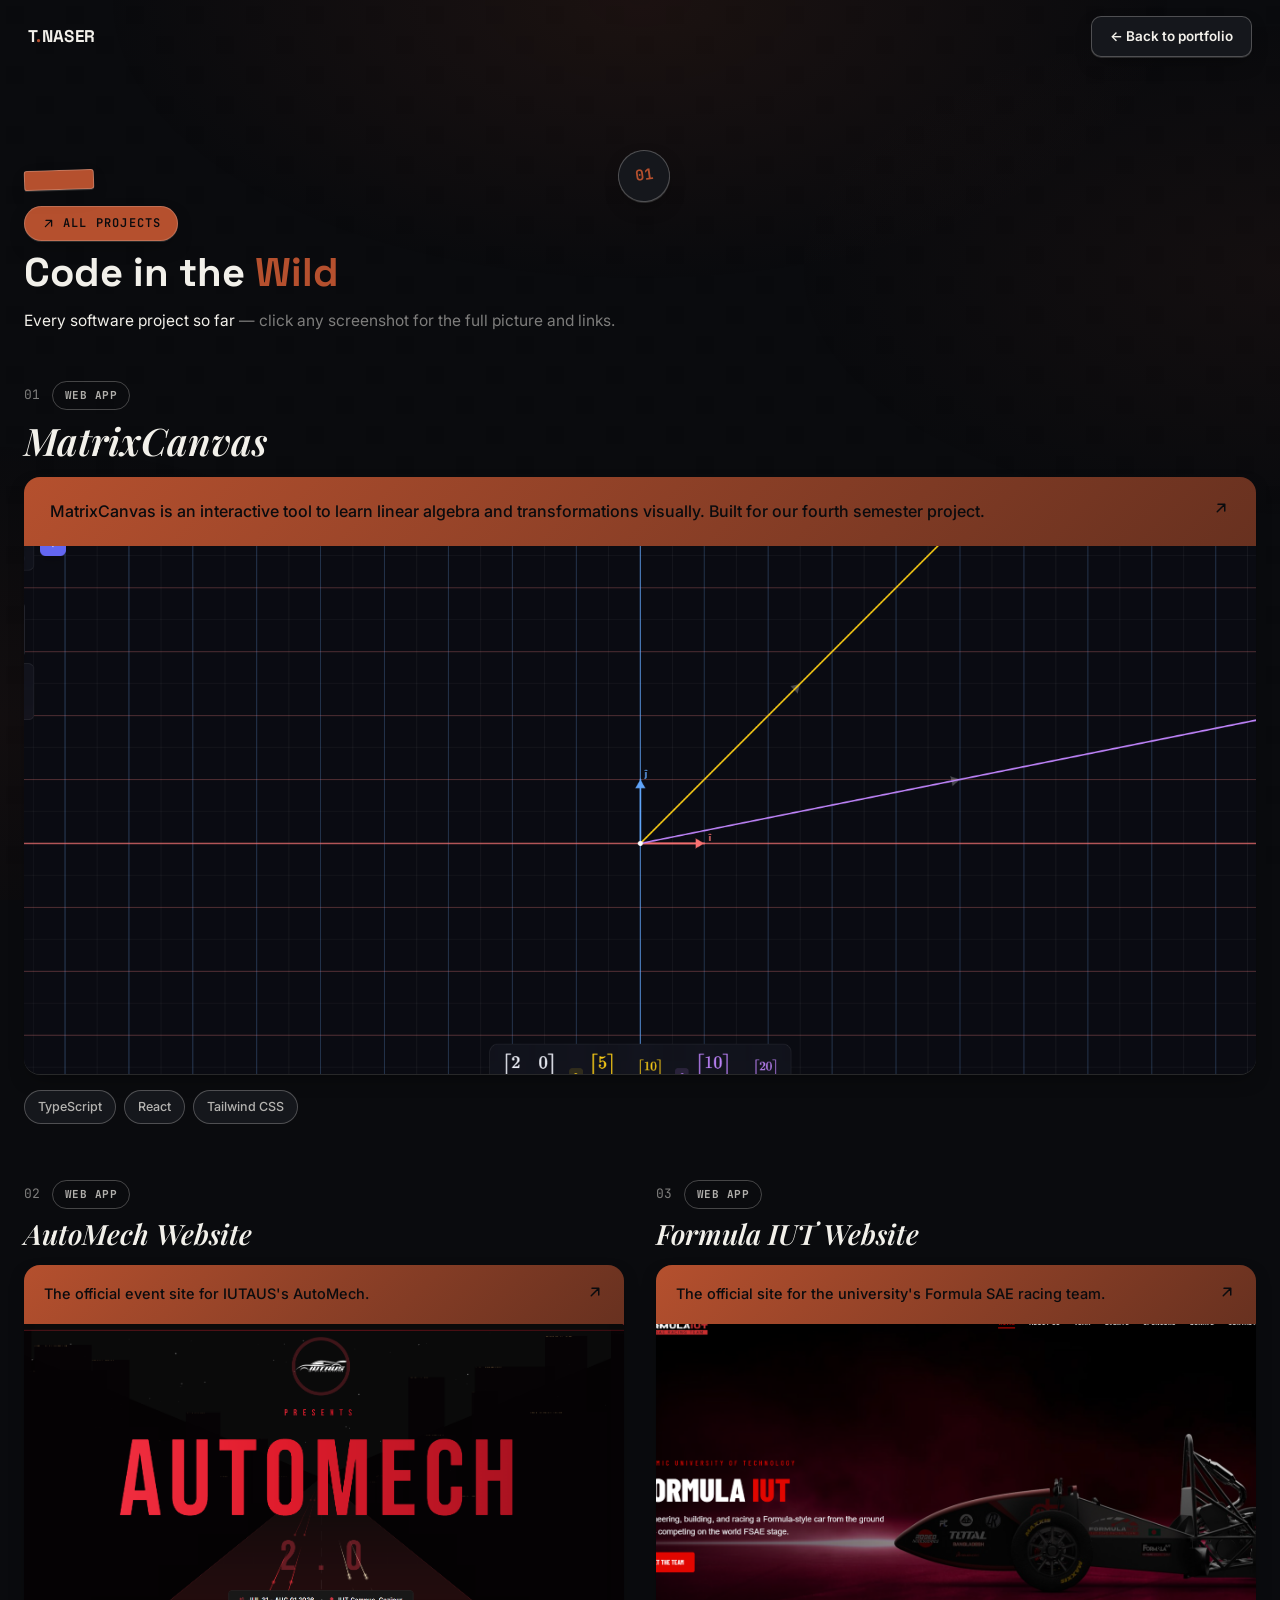
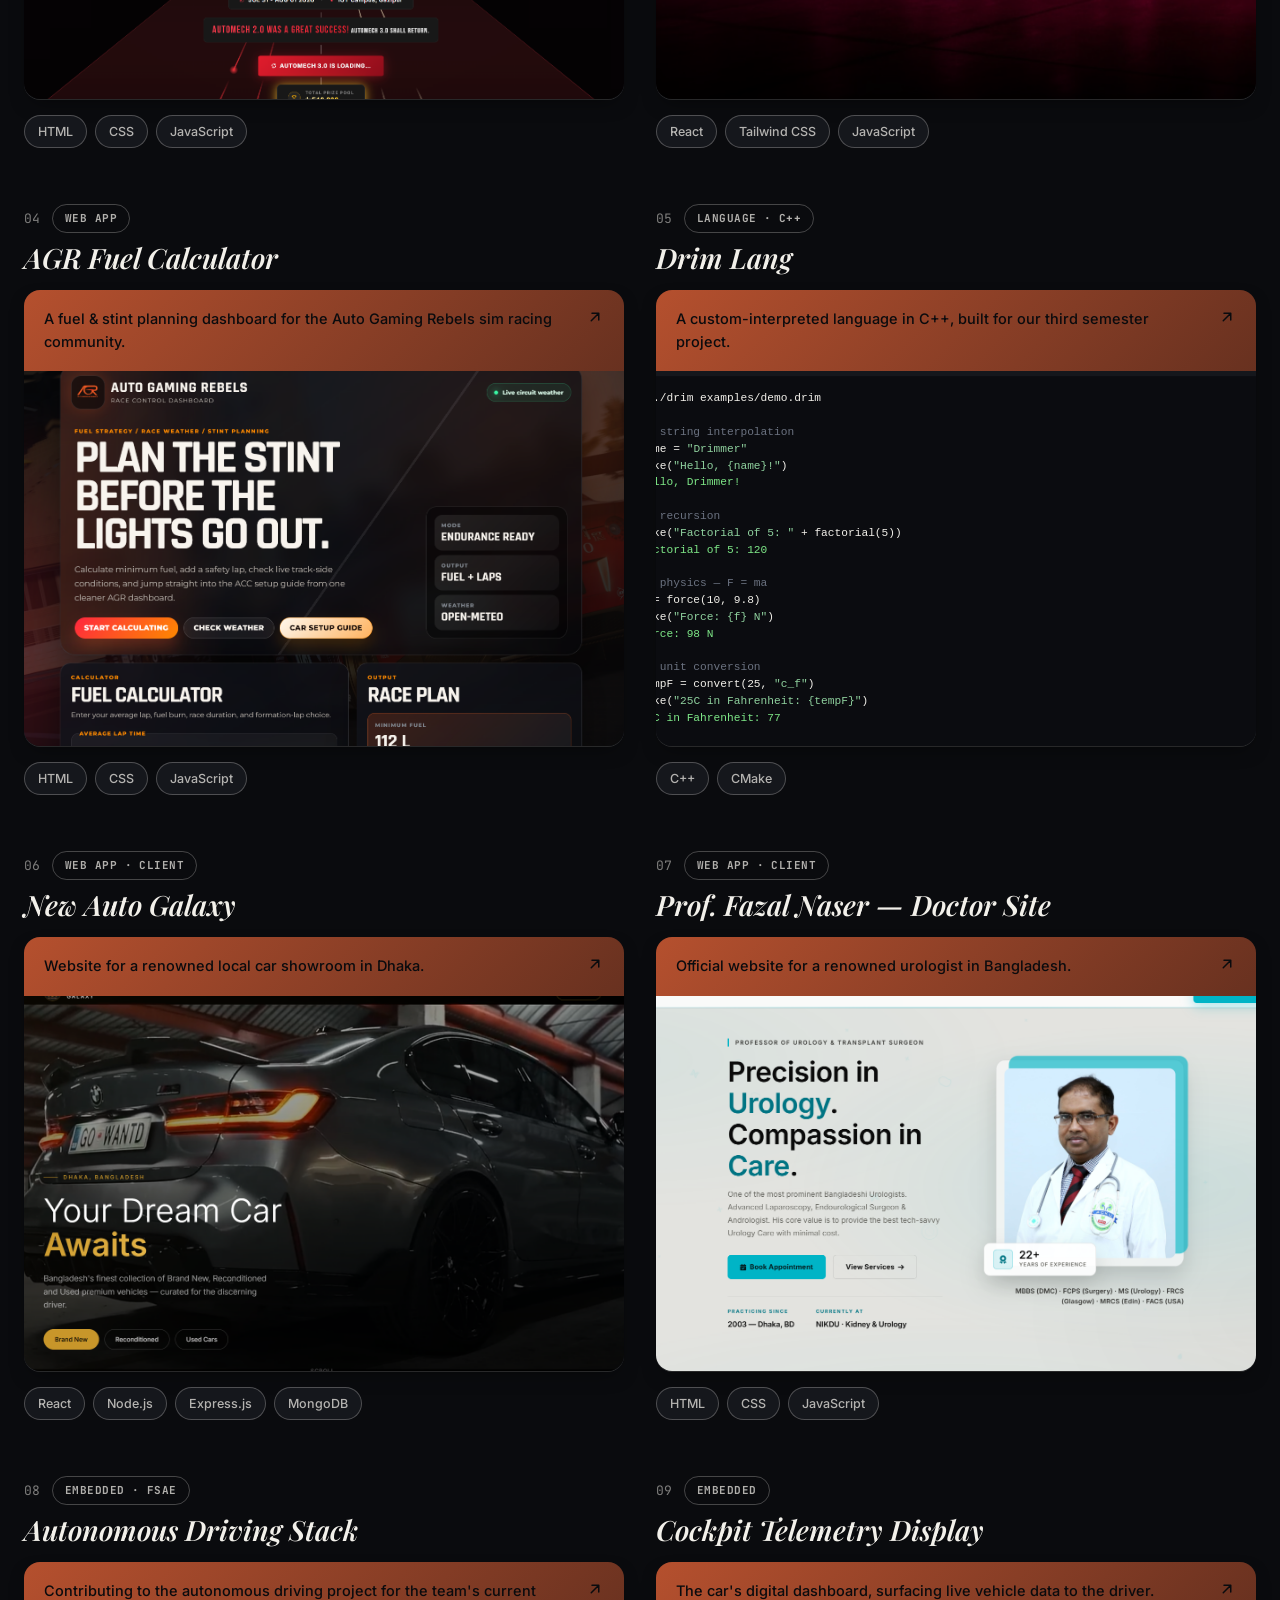
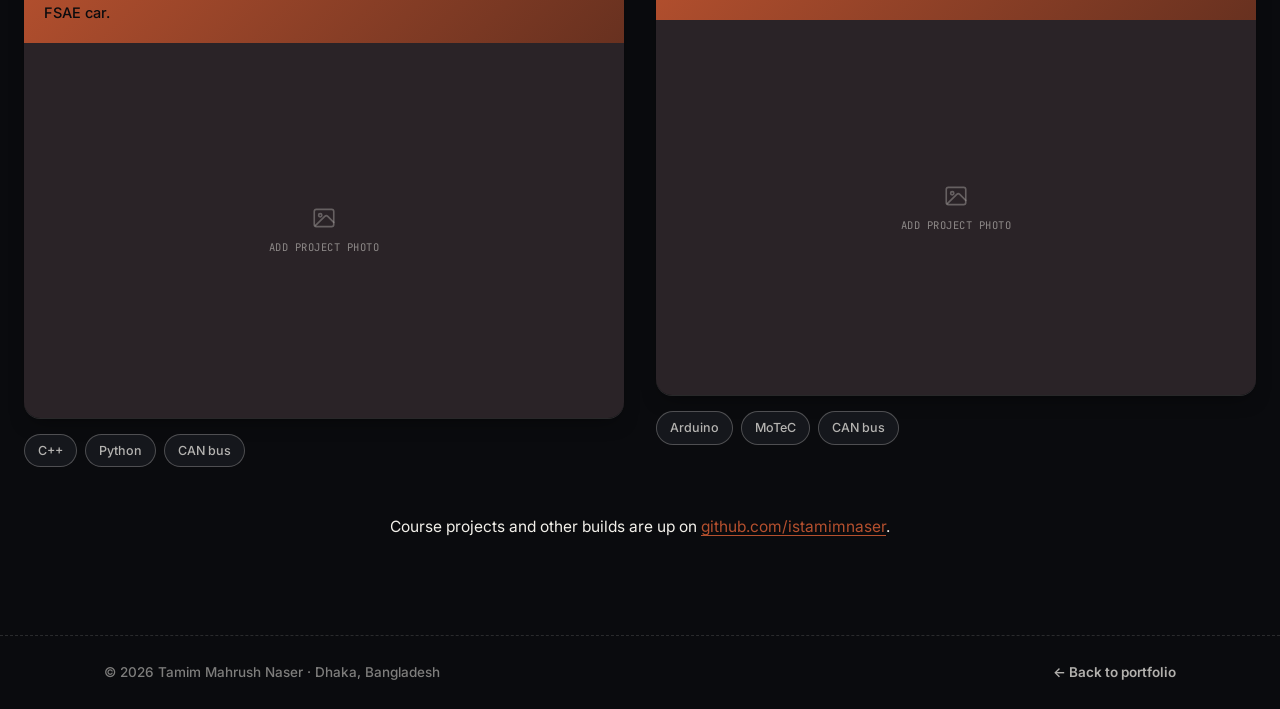
==== commit 591abad0: "Bento hero + real projects: MatrixCanvas, AutoMech, Formula IUT, AGR Fuel Calculator, Drim Lang, New" ====
--- a/projects.html
+++ b/projects.html
@@ -45,6 +45,222 @@
       <article class="proj-row proj-row--featured reveal">
         <div class="proj-row-top">
           <span class="proj-row-num"></span>
+          <span class="proj-row-tag">Web App</span>
+        </div>
+        <h3 class="proj-row-title">MatrixCanvas</h3>
+        <button type="button" class="proj-row-visual"
+          data-title="MatrixCanvas"
+          data-category="Web App"
+          data-desc="MatrixCanvas is an interactive tool to learn linear algebra and transformations visually. Built for our fourth semester project."
+          data-tags="TypeScript,React,Tailwind CSS"
+          data-image="assets/projects/matrix-canvas.png"
+          data-live="https://matrix-canvas-psi.vercel.app/"
+          data-github="https://github.com/ithun-y-ittesaf/MatrixCanvas">
+          <div class="proj-row-teaser">
+            <p>MatrixCanvas is an interactive tool to learn linear algebra and transformations visually. Built for our fourth semester project.</p>
+            <svg class="proj-row-link-icon"><use href="#icon-arrow"/></svg>
+          </div>
+          <div class="proj-row-media">
+            <div class="photo-card photo-card--wide photo-card--filled">
+              <img src="assets/projects/matrix-canvas.png" alt="MatrixCanvas" />
+            </div>
+          </div>
+        </button>
+        <div class="proj-row-tags">
+          <span class="tech-tag-pill">TypeScript</span>
+          <span class="tech-tag-pill">React</span>
+          <span class="tech-tag-pill">Tailwind CSS</span>
+        </div>
+      </article>
+
+      <article class="proj-row reveal">
+        <div class="proj-row-top">
+          <span class="proj-row-num"></span>
+          <span class="proj-row-tag">Web App</span>
+        </div>
+        <h3 class="proj-row-title">AutoMech Website</h3>
+        <button type="button" class="proj-row-visual"
+          data-title="AutoMech Website"
+          data-category="Web App"
+          data-desc="The official event site for IUTAUS's AutoMech."
+          data-tags="HTML,CSS,JavaScript"
+          data-image="assets/projects/automech-website.png"
+          data-live="https://automech2026.vercel.app/"
+          data-github="https://github.com/istamimnaser/AutoMechWebsite">
+          <div class="proj-row-teaser">
+            <p>The official event site for IUTAUS's AutoMech.</p>
+            <svg class="proj-row-link-icon"><use href="#icon-arrow"/></svg>
+          </div>
+          <div class="proj-row-media">
+            <div class="photo-card photo-card--wide photo-card--filled">
+              <img src="assets/projects/automech-website.png" alt="AutoMech Website" />
+            </div>
+          </div>
+        </button>
+        <div class="proj-row-tags">
+          <span class="tech-tag-pill">HTML</span>
+          <span class="tech-tag-pill">CSS</span>
+          <span class="tech-tag-pill">JavaScript</span>
+        </div>
+      </article>
+
+      <article class="proj-row reveal">
+        <div class="proj-row-top">
+          <span class="proj-row-num"></span>
+          <span class="proj-row-tag">Web App</span>
+        </div>
+        <h3 class="proj-row-title">Formula IUT Website</h3>
+        <button type="button" class="proj-row-visual"
+          data-title="Formula IUT Website"
+          data-category="Web App"
+          data-desc="The official site for the university's Formula SAE racing team — the team, sponsors and events."
+          data-tags="React,Tailwind CSS,JavaScript"
+          data-image="assets/projects/formula-iut-website.png"
+          data-live="https://formula-iut.vercel.app/"
+          data-github="https://github.com/ZIZITSU/Formula-IUT-Website">
+          <div class="proj-row-teaser">
+            <p>The official site for the university's Formula SAE racing team.</p>
+            <svg class="proj-row-link-icon"><use href="#icon-arrow"/></svg>
+          </div>
+          <div class="proj-row-media">
+            <div class="photo-card photo-card--wide photo-card--filled">
+              <img src="assets/projects/formula-iut-website.png" alt="Formula IUT Website" />
+            </div>
+          </div>
+        </button>
+        <div class="proj-row-tags">
+          <span class="tech-tag-pill">React</span>
+          <span class="tech-tag-pill">Tailwind CSS</span>
+          <span class="tech-tag-pill">JavaScript</span>
+        </div>
+      </article>
+
+      <article class="proj-row reveal">
+        <div class="proj-row-top">
+          <span class="proj-row-num"></span>
+          <span class="proj-row-tag">Web App</span>
+        </div>
+        <h3 class="proj-row-title">AGR Fuel Calculator</h3>
+        <button type="button" class="proj-row-visual"
+          data-title="AGR Fuel Calculator"
+          data-category="Web App"
+          data-desc="A race-day dashboard built for the local sim racing community Auto Gaming Rebels — predicts fuel usage and stint length, and pulls live track weather into an ACC car setup guide."
+          data-tags="HTML,CSS,JavaScript"
+          data-image="assets/projects/agr-fuel-calculator.png"
+          data-live="https://istamimnaser.github.io/accfuel.github.io/"
+          data-github="https://github.com/istamimnaser/accfuel.github.io">
+          <div class="proj-row-teaser">
+            <p>A fuel & stint planning dashboard for the Auto Gaming Rebels sim racing community.</p>
+            <svg class="proj-row-link-icon"><use href="#icon-arrow"/></svg>
+          </div>
+          <div class="proj-row-media">
+            <div class="photo-card photo-card--wide photo-card--filled">
+              <img src="assets/projects/agr-fuel-calculator.png" alt="AGR Fuel Calculator" />
+            </div>
+          </div>
+        </button>
+        <div class="proj-row-tags">
+          <span class="tech-tag-pill">HTML</span>
+          <span class="tech-tag-pill">CSS</span>
+          <span class="tech-tag-pill">JavaScript</span>
+        </div>
+      </article>
+
+      <article class="proj-row reveal">
+        <div class="proj-row-top">
+          <span class="proj-row-num"></span>
+          <span class="proj-row-tag">Language · C++</span>
+        </div>
+        <h3 class="proj-row-title">Drim Lang</h3>
+        <button type="button" class="proj-row-visual"
+          data-title="Drim Lang"
+          data-category="Language · C++"
+          data-desc="A custom-interpreted programming language written in C++, with a clean syntax for math, control flow and recursion, plus built-in physics functions, unit conversions, and data structures like stacks and queues. Built for our third semester project."
+          data-tags="C++,CMake"
+          data-image="assets/projects/drim-lang.svg"
+          data-github="https://github.com/hasanakhiar/drim-lang">
+          <div class="proj-row-teaser">
+            <p>A custom-interpreted language in C++, built for our third semester project.</p>
+            <svg class="proj-row-link-icon"><use href="#icon-arrow"/></svg>
+          </div>
+          <div class="proj-row-media">
+            <div class="photo-card photo-card--wide photo-card--filled">
+              <img src="assets/projects/drim-lang.svg" alt="Drim Lang interpreter demo in a terminal" />
+            </div>
+          </div>
+        </button>
+        <div class="proj-row-tags">
+          <span class="tech-tag-pill">C++</span>
+          <span class="tech-tag-pill">CMake</span>
+        </div>
+      </article>
+
+      <article class="proj-row reveal">
+        <div class="proj-row-top">
+          <span class="proj-row-num"></span>
+          <span class="proj-row-tag">Web App · Client</span>
+        </div>
+        <h3 class="proj-row-title">New Auto Galaxy</h3>
+        <button type="button" class="proj-row-visual"
+          data-title="New Auto Galaxy"
+          data-category="Web App · Client"
+          data-desc="Website for a renowned local car showroom in Dhaka, Bangladesh — browsing their brand new, reconditioned and used vehicle inventory."
+          data-tags="React,Node.js,Express.js,MongoDB"
+          data-image="assets/projects/new-auto-galaxy.png"
+          data-live="https://new-auto-galaxy.vercel.app/"
+          data-hide-github="true">
+          <div class="proj-row-teaser">
+            <p>Website for a renowned local car showroom in Dhaka.</p>
+            <svg class="proj-row-link-icon"><use href="#icon-arrow"/></svg>
+          </div>
+          <div class="proj-row-media">
+            <div class="photo-card photo-card--wide photo-card--filled">
+              <img src="assets/projects/new-auto-galaxy.png" alt="New Auto Galaxy" />
+            </div>
+          </div>
+        </button>
+        <div class="proj-row-tags">
+          <span class="tech-tag-pill">React</span>
+          <span class="tech-tag-pill">Node.js</span>
+          <span class="tech-tag-pill">Express.js</span>
+          <span class="tech-tag-pill">MongoDB</span>
+        </div>
+      </article>
+
+      <article class="proj-row reveal">
+        <div class="proj-row-top">
+          <span class="proj-row-num"></span>
+          <span class="proj-row-tag">Web App · Client</span>
+        </div>
+        <h3 class="proj-row-title">Prof. Fazal Naser — Doctor Site</h3>
+        <button type="button" class="proj-row-visual"
+          data-title="Prof. Fazal Naser — Doctor Site"
+          data-category="Web App · Client"
+          data-desc="Official website for Prof. Md. Fazal Naser, a renowned urologist in Bangladesh — bilingual (English/Bangla), with appointment booking and his experience, research and recognition."
+          data-tags="HTML,CSS,JavaScript"
+          data-image="assets/projects/fazal-naser-doctor-site.png"
+          data-live="https://fazalnaser.com/"
+          data-hide-github="true">
+          <div class="proj-row-teaser">
+            <p>Official website for a renowned urologist in Bangladesh.</p>
+            <svg class="proj-row-link-icon"><use href="#icon-arrow"/></svg>
+          </div>
+          <div class="proj-row-media">
+            <div class="photo-card photo-card--wide photo-card--filled">
+              <img src="assets/projects/fazal-naser-doctor-site.png" alt="Prof. Fazal Naser doctor website" />
+            </div>
+          </div>
+        </button>
+        <div class="proj-row-tags">
+          <span class="tech-tag-pill">HTML</span>
+          <span class="tech-tag-pill">CSS</span>
+          <span class="tech-tag-pill">JavaScript</span>
+        </div>
+      </article>
+
+      <article class="proj-row reveal">
+        <div class="proj-row-top">
+          <span class="proj-row-num"></span>
           <span class="proj-row-tag">Embedded · FSAE</span>
         </div>
         <h3 class="proj-row-title">Autonomous Driving Stack</h3>
@@ -97,120 +313,6 @@
           <span class="tech-tag-pill">Arduino</span>
           <span class="tech-tag-pill">MoTeC</span>
           <span class="tech-tag-pill">CAN bus</span>
-        </div>
-      </article>
-
-      <!-- DUMMY placeholder rows below — swap in real projects (title, tag,
-           description, photo, tags, and data-live / data-github) whenever ready. -->
-      <article class="proj-row reveal">
-        <div class="proj-row-top">
-          <span class="proj-row-num"></span>
-          <span class="proj-row-tag">Placeholder</span>
-        </div>
-        <h3 class="proj-row-title">Dummy Project One</h3>
-        <button type="button" class="proj-row-visual"
-          data-title="Dummy Project One"
-          data-category="Placeholder"
-          data-desc="Placeholder row to preview the layout with more entries. Swap in a real title, tag, description, photo and links."
-          data-tags="JavaScript,Node.js">
-          <div class="proj-row-teaser">
-            <p>Placeholder row — swap in a real project.</p>
-            <svg class="proj-row-link-icon"><use href="#icon-arrow"/></svg>
-          </div>
-          <div class="proj-row-media">
-            <div class="photo-card photo-card--wide">
-              <svg><use href="#icon-image"/></svg>
-              <span>Add project photo</span>
-            </div>
-          </div>
-        </button>
-        <div class="proj-row-tags">
-          <span class="tech-tag-pill">JavaScript</span>
-          <span class="tech-tag-pill">Node.js</span>
-        </div>
-      </article>
-
-      <article class="proj-row reveal">
-        <div class="proj-row-top">
-          <span class="proj-row-num"></span>
-          <span class="proj-row-tag">Placeholder</span>
-        </div>
-        <h3 class="proj-row-title">Dummy Project Two</h3>
-        <button type="button" class="proj-row-visual"
-          data-title="Dummy Project Two"
-          data-category="Placeholder"
-          data-desc="Placeholder row to preview the layout with more entries. Swap in a real title, tag, description, photo and links."
-          data-tags="TypeScript,MongoDB">
-          <div class="proj-row-teaser">
-            <p>Placeholder row — swap in a real project.</p>
-            <svg class="proj-row-link-icon"><use href="#icon-arrow"/></svg>
-          </div>
-          <div class="proj-row-media">
-            <div class="photo-card photo-card--wide">
-              <svg><use href="#icon-image"/></svg>
-              <span>Add project photo</span>
-            </div>
-          </div>
-        </button>
-        <div class="proj-row-tags">
-          <span class="tech-tag-pill">TypeScript</span>
-          <span class="tech-tag-pill">MongoDB</span>
-        </div>
-      </article>
-
-      <article class="proj-row reveal">
-        <div class="proj-row-top">
-          <span class="proj-row-num"></span>
-          <span class="proj-row-tag">Placeholder</span>
-        </div>
-        <h3 class="proj-row-title">Dummy Project Three</h3>
-        <button type="button" class="proj-row-visual"
-          data-title="Dummy Project Three"
-          data-category="Placeholder"
-          data-desc="Placeholder row to preview the layout with more entries. Swap in a real title, tag, description, photo and links."
-          data-tags="Java,SQL">
-          <div class="proj-row-teaser">
-            <p>Placeholder row — swap in a real project.</p>
-            <svg class="proj-row-link-icon"><use href="#icon-arrow"/></svg>
-          </div>
-          <div class="proj-row-media">
-            <div class="photo-card photo-card--wide">
-              <svg><use href="#icon-image"/></svg>
-              <span>Add project photo</span>
-            </div>
-          </div>
-        </button>
-        <div class="proj-row-tags">
-          <span class="tech-tag-pill">Java</span>
-          <span class="tech-tag-pill">SQL</span>
-        </div>
-      </article>
-
-      <article class="proj-row reveal">
-        <div class="proj-row-top">
-          <span class="proj-row-num"></span>
-          <span class="proj-row-tag">Placeholder</span>
-        </div>
-        <h3 class="proj-row-title">Dummy Project Four</h3>
-        <button type="button" class="proj-row-visual"
-          data-title="Dummy Project Four"
-          data-category="Placeholder"
-          data-desc="Placeholder row to preview the layout with more entries. Swap in a real title, tag, description, photo and links."
-          data-tags="Express.js,Git">
-          <div class="proj-row-teaser">
-            <p>Placeholder row — swap in a real project.</p>
-            <svg class="proj-row-link-icon"><use href="#icon-arrow"/></svg>
-          </div>
-          <div class="proj-row-media">
-            <div class="photo-card photo-card--wide">
-              <svg><use href="#icon-image"/></svg>
-              <span>Add project photo</span>
-            </div>
-          </div>
-        </button>
-        <div class="proj-row-tags">
-          <span class="tech-tag-pill">Express.js</span>
-          <span class="tech-tag-pill">Git</span>
         </div>
       </article>
     </div>
@@ -229,12 +331,8 @@
     <button type="button" class="project-modal-close" data-close aria-label="Close">
       <svg><use href="#icon-x"/></svg>
     </button>
-    <div class="project-modal-media">
-      <div class="photo-card photo-card--wide" id="pm-photo-placeholder">
-        <svg><use href="#icon-image"/></svg>
-        <span>Add project photo</span>
-      </div>
-      <img id="pm-image" alt="" hidden />
+    <div class="project-modal-media" id="pm-media">
+      <img id="pm-image" alt="" />
     </div>
     <div class="project-modal-body">
       <div class="pm-top">
--- a/css/style.css
+++ b/css/style.css
@@ -1329,7 +1329,8 @@
 .proj-rows > .reveal:nth-child(5),
 .hobby-grid > .reveal:nth-child(5),
 .exp-grid > .reveal:nth-child(5) { transition-delay: 0.32s; }
-.proj-rows > .reveal:nth-child(6) { transition-delay: 0.4s; }
+.proj-rows > .reveal:nth-child(6),
+.proj-rows > .reveal:nth-child(7) { transition-delay: 0.4s; }
 .exp-grid > .reveal:nth-child(6) { transition-delay: 0.4s; }
 
 /* Icon pop-in — the small icon glyph inside each card (hobby icon-badges,
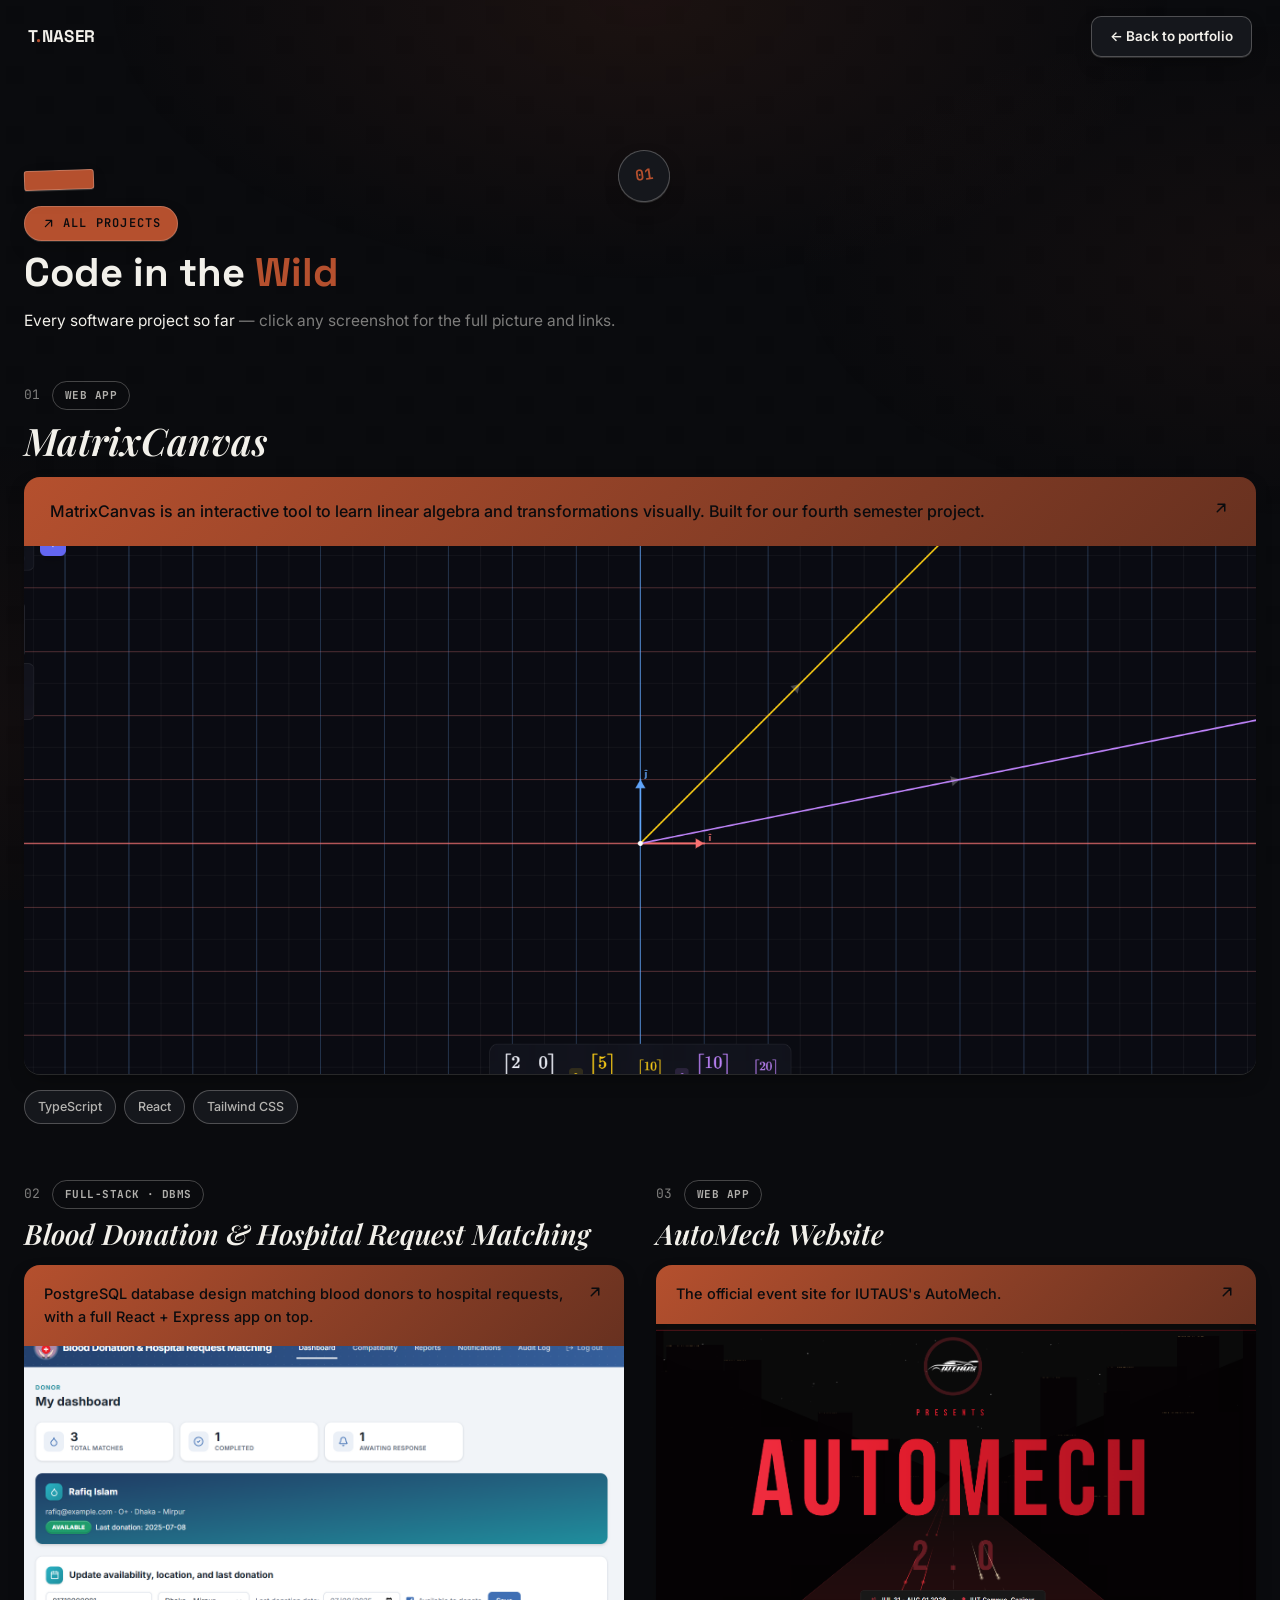
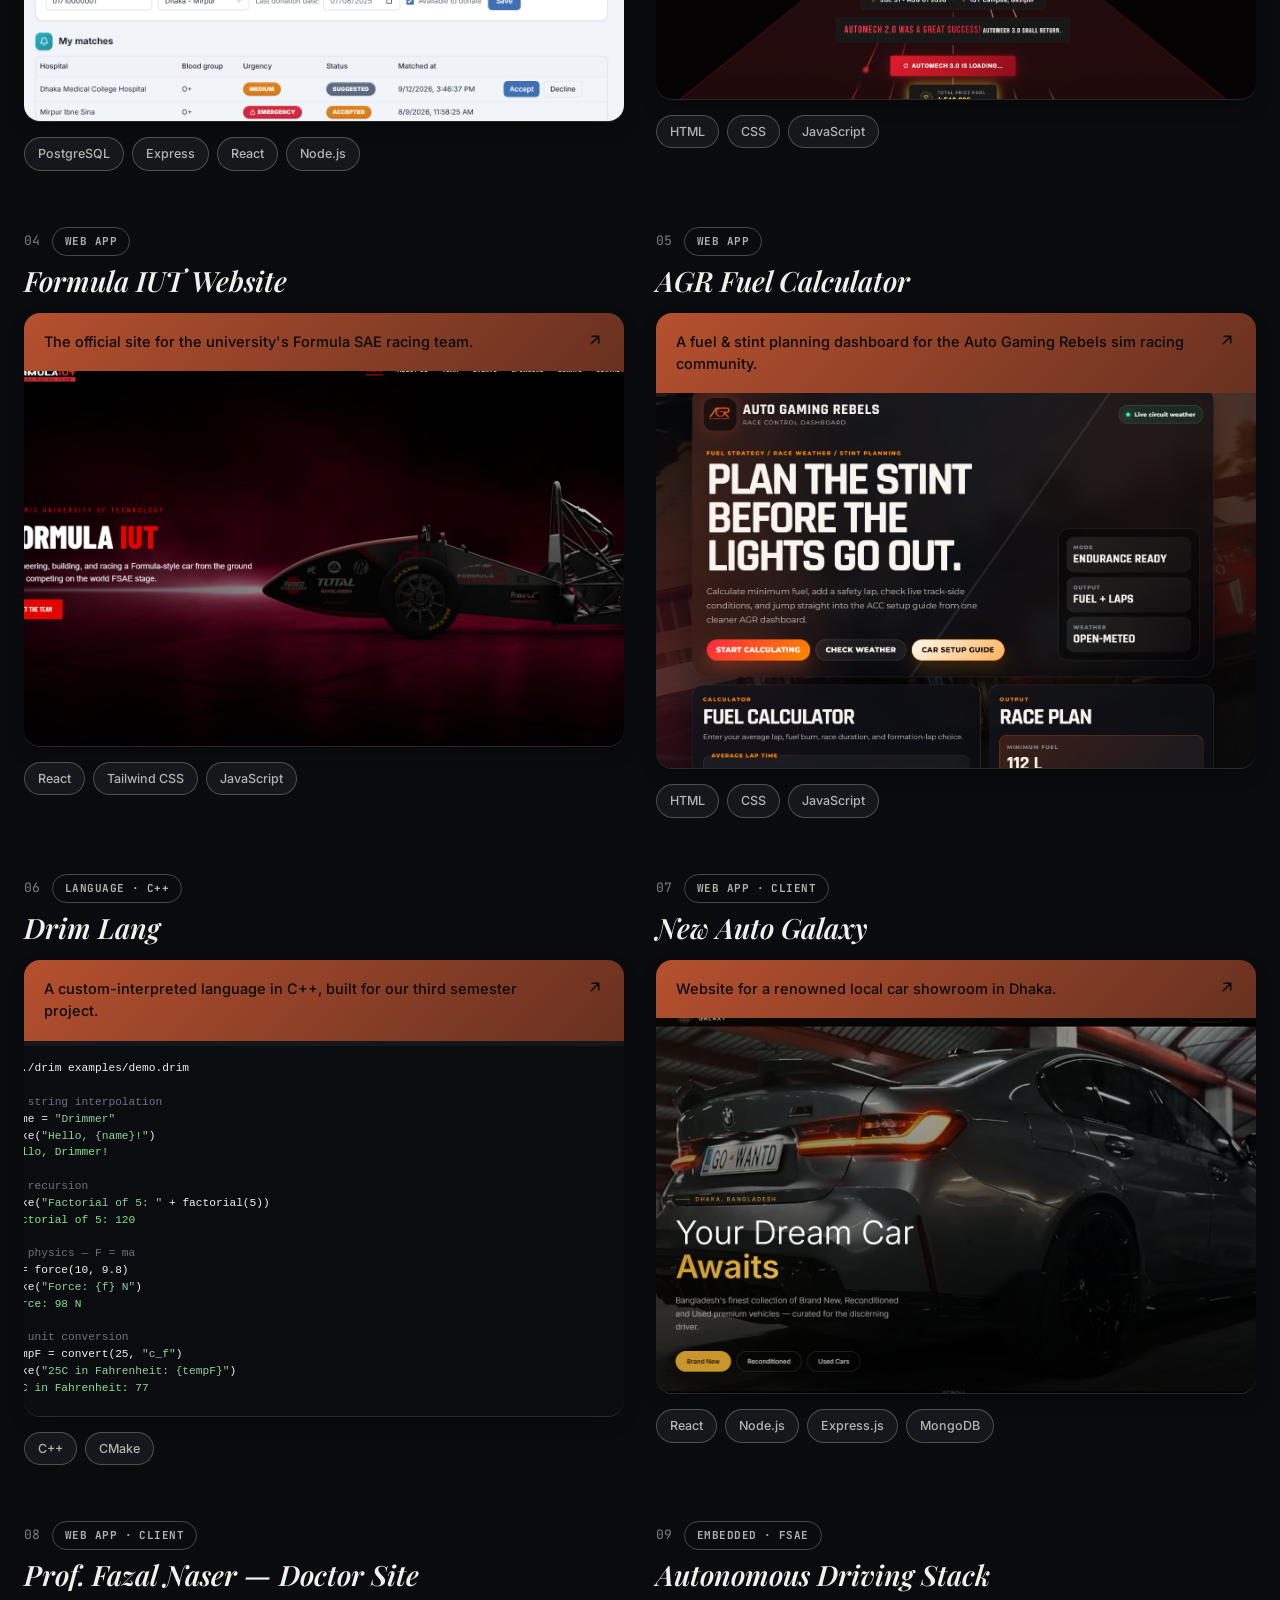
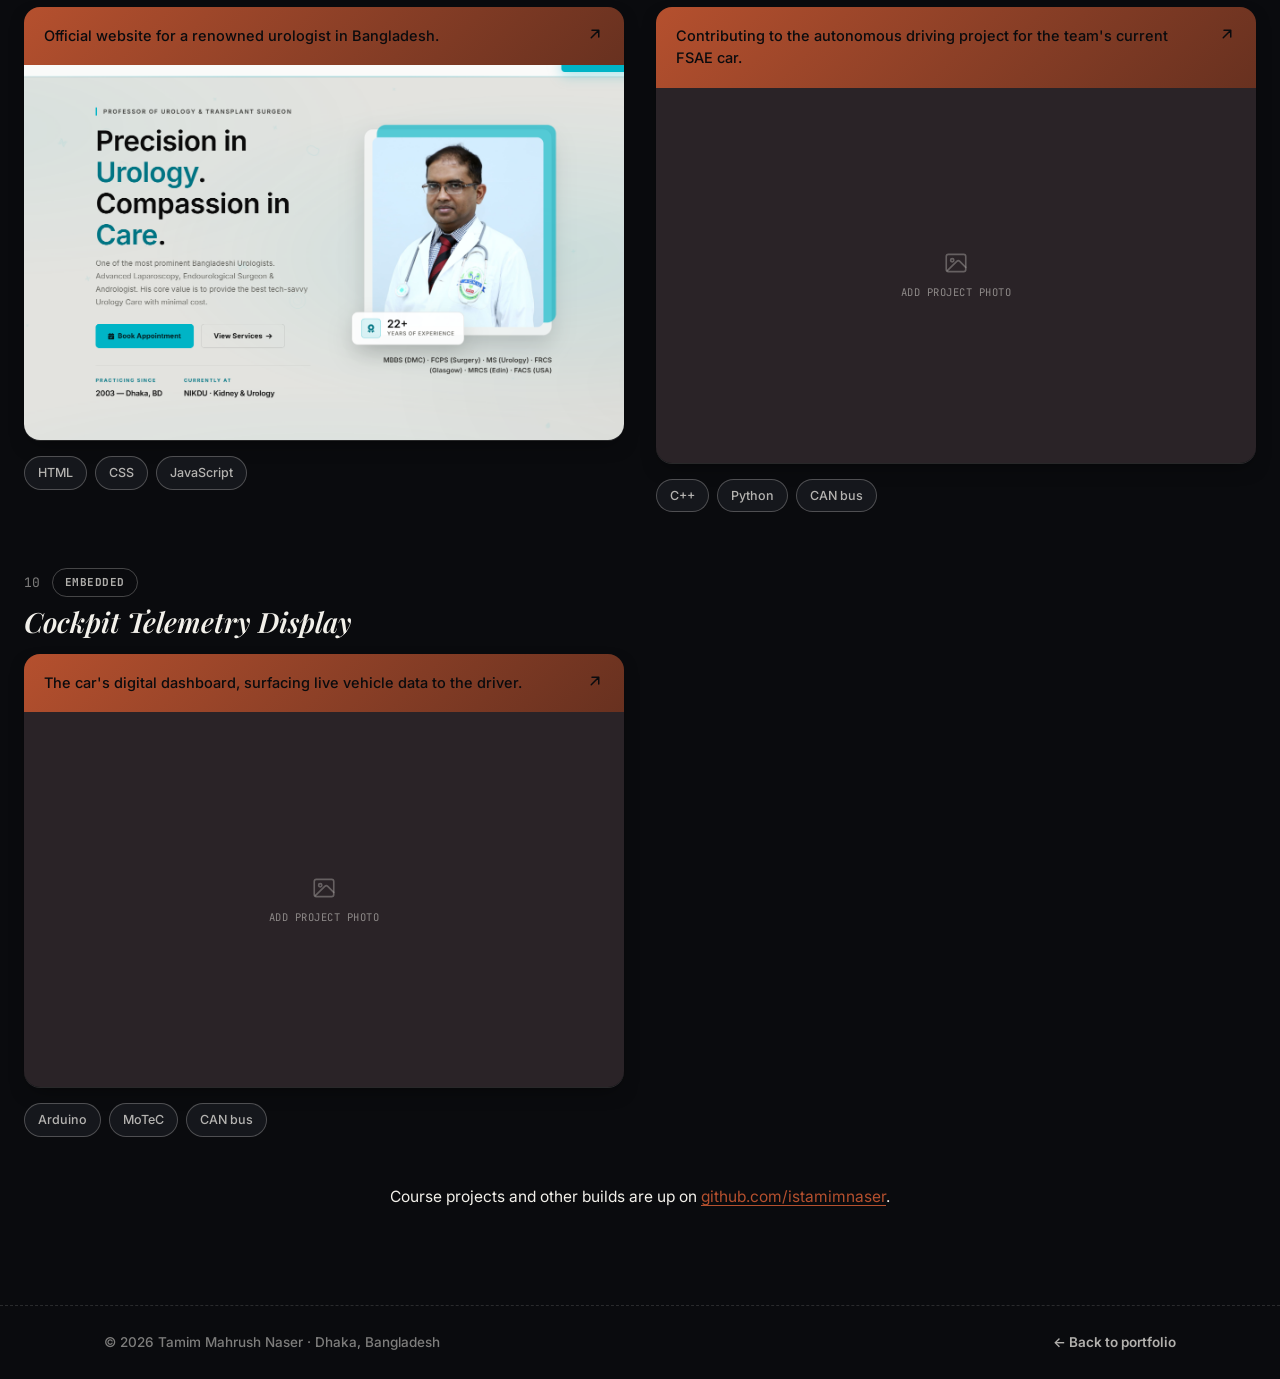
==== commit 1e2f1111: "Add Blood Donation & Hospital Request Matching System project 4th semester DBMS-II lab project — Pos" ====
--- a/projects.html
+++ b/projects.html
@@ -70,6 +70,37 @@
           <span class="tech-tag-pill">TypeScript</span>
           <span class="tech-tag-pill">React</span>
           <span class="tech-tag-pill">Tailwind CSS</span>
+        </div>
+      </article>
+
+      <article class="proj-row reveal">
+        <div class="proj-row-top">
+          <span class="proj-row-num"></span>
+          <span class="proj-row-tag">Full-Stack · DBMS</span>
+        </div>
+        <h3 class="proj-row-title">Blood Donation &amp; Hospital Request Matching</h3>
+        <button type="button" class="proj-row-visual"
+          data-title="Blood Donation &amp; Hospital Request Matching"
+          data-category="Full-Stack · DBMS"
+          data-desc="A DBMS-II lab project: a PostgreSQL database (14 tables, triggers, procedures, views) matching blood donors to hospital requests by blood-group compatibility, availability and the 90-day rest period, with a full React + Express app on top — donor/hospital auth, blood bank inventory, community requests, and an audit log."
+          data-tags="PostgreSQL,Express,React,Node.js"
+          data-image="assets/projects/blood-donation-system.png"
+          data-github="https://github.com/istamimnaser/Blood-Donation-Hospital-Request-Matching-System">
+          <div class="proj-row-teaser">
+            <p>PostgreSQL database design matching blood donors to hospital requests, with a full React + Express app on top.</p>
+            <svg class="proj-row-link-icon"><use href="#icon-arrow"/></svg>
+          </div>
+          <div class="proj-row-media">
+            <div class="photo-card photo-card--wide photo-card--filled">
+              <img src="assets/projects/blood-donation-system.png" alt="Blood Donation & Hospital Request Matching System dashboard" />
+            </div>
+          </div>
+        </button>
+        <div class="proj-row-tags">
+          <span class="tech-tag-pill">PostgreSQL</span>
+          <span class="tech-tag-pill">Express</span>
+          <span class="tech-tag-pill">React</span>
+          <span class="tech-tag-pill">Node.js</span>
         </div>
       </article>
 
@@ -344,7 +375,6 @@
       <div class="pm-tags" id="pm-tags"></div>
       <div class="project-modal-links">
         <a id="pm-live" class="btn btn-signal" target="_blank" rel="noopener" hidden>View Project <span class="arr">→</span></a>
-        <span id="pm-soon" class="btn-disabled" hidden>Coming soon</span>
         <a id="pm-github" class="btn btn-ghost" target="_blank" rel="noopener">View on GitHub <span class="arr">→</span></a>
       </div>
     </div>
--- a/css/style.css
+++ b/css/style.css
@@ -617,6 +617,17 @@
   transform-origin: 50% 42%;
   display: block;
 }
+/* For composite/wide images where nothing should be cropped out (e.g. a
+   side-by-side schematic + hardware photo) — shows the whole image
+   letterboxed instead of cover-cropping the edges away. */
+.photo-card--contain img { object-fit: contain; transform: none; object-position: center; }
+/* Nudge the crop window toward the bottom of a tall source photo (e.g. a
+   portrait shot where the interesting part sits lower in the frame). */
+.photo-card--align-bottom img { object-position: 50% 88%; transform-origin: 50% 88%; }
+.photo-card--align-low img { object-position: 50% 28%; transform-origin: 50% 28%; }
+/* Nudge the crop window sideways to keep a corner logo/watermark in frame. */
+.photo-card--align-left img { object-position: 15% 8%; transform-origin: 15% 8%; }
+.photo-card--align-right img { object-position: 85% 30%; transform-origin: 85% 30%; }
 .photo-card svg { width: 26px; height: 26px; opacity: 0.6; }
 .photo-card span {
   font-family: var(--font-mono);
@@ -984,26 +995,13 @@
 .project-modal-close svg { width: 16px; height: 16px; }
 .project-modal-media { aspect-ratio: 16 / 9; }
 .project-modal-media .photo-card { margin: 0; border: none; border-radius: 0; height: 100%; }
-.project-modal-media img { width: 100%; height: 100%; object-fit: cover; display: block; }
+.project-modal-media img { width: 100%; height: 100%; object-fit: contain; background: var(--bg-soft); display: block; }
 .project-modal-body { padding: 28px; }
 .pm-top { display: flex; align-items: center; gap: 12px; margin-bottom: 12px; }
 #pm-num::before { content: none; } /* JS sets the number directly; the .proj-rows counter isn't in scope here */
 .project-modal-body p { color: var(--ink-70); font-size: 15px; margin-top: 14px; line-height: 1.6; }
 .pm-tags { display: flex; flex-wrap: wrap; gap: 8px; margin-top: 18px; }
 .project-modal-links { display: flex; align-items: center; gap: 14px; margin-top: 22px; flex-wrap: wrap; }
-.btn-disabled {
-  display: inline-flex;
-  align-items: center;
-  gap: 8px;
-  padding: 12px 24px;
-  border-radius: var(--radius-sm);
-  font-size: 14.5px;
-  font-weight: 600;
-  color: var(--ink-50);
-  background: var(--bg-soft);
-  border: 1px solid var(--line);
-  cursor: default;
-}
 
 /* ===================== Skills / stack ===================== */
 .tech-marquees {
@@ -1140,21 +1138,64 @@
   gap: 20px;
 }
 .hobby-card {
-  border: 1px solid var(--line);
+  position: relative;
+  aspect-ratio: 3 / 3.55;
   border-radius: var(--radius);
-  box-shadow: var(--shadow-sm);
-  padding: 18px;
-  background: var(--bg-card);
-  transition: transform 0.28s cubic-bezier(0.16, 1, 0.3, 1), box-shadow 0.28s cubic-bezier(0.16, 1, 0.3, 1), border-color 0.28s ease;
+  overflow: hidden;
+  box-shadow: var(--shadow-sm);
+  background: var(--bg-card);
+  transition: transform 0.28s cubic-bezier(0.16, 1, 0.3, 1), box-shadow 0.28s cubic-bezier(0.16, 1, 0.3, 1);
 }
 .hobby-card:hover {
   transform: translateY(-5px);
-  border-color: color-mix(in srgb, var(--accent) 50%, var(--line-strong));
   box-shadow: var(--shadow-md), 0 0 0 1px color-mix(in srgb, var(--accent) 45%, transparent);
 }
-.hobby-card:hover .icon-badge { transform: rotate(-8deg) scale(1.1); box-shadow: var(--shadow-md); }
-.hobby-card h3 { font-size: 15.5px; font-weight: 600; }
-.hobby-card p { color: var(--ink-70); font-size: 13.5px; margin-top: 8px; }
+.hobby-photo {
+  position: absolute;
+  inset: 0;
+  width: 100%;
+  height: 100%;
+  object-fit: cover;
+  object-position: 50% 42%;
+  transform: scale(1.1);
+  transition: transform 0.5s cubic-bezier(0.16, 1, 0.3, 1);
+}
+.hobby-card:hover .hobby-photo { transform: scale(1.18); }
+.hobby-photo--empty {
+  display: flex;
+  align-items: center;
+  justify-content: center;
+  color: var(--ink-50);
+  background: var(--bg-soft);
+}
+.hobby-photo--empty svg { width: 30px; height: 30px; opacity: 0.5; }
+.hobby-overlay {
+  position: absolute;
+  left: 0;
+  right: 0;
+  bottom: 0;
+  padding: 46px 16px 16px;
+  background: linear-gradient(to top, rgba(5, 6, 8, 0.92) 0%, rgba(5, 6, 8, 0.62) 48%, rgba(5, 6, 8, 0) 100%);
+}
+.hobby-overlay h3 { color: #fff; font-size: 15.5px; font-weight: 600; }
+.hobby-overlay p { color: rgba(255, 255, 255, 0.72); font-size: 12.5px; margin-top: 5px; line-height: 1.4; padding-right: 30px; }
+.hobby-arrow {
+  position: absolute;
+  right: 14px;
+  bottom: 14px;
+  width: 34px;
+  height: 34px;
+  border-radius: 50%;
+  background: var(--accent);
+  color: var(--on-accent);
+  display: flex;
+  align-items: center;
+  justify-content: center;
+  box-shadow: var(--shadow-sm);
+  transition: transform 0.3s cubic-bezier(0.34, 1.56, 0.64, 1);
+}
+.hobby-arrow svg { width: 15px; height: 15px; }
+.hobby-card:hover .hobby-arrow { transform: rotate(45deg) scale(1.08); }
 
 /* ===================== Github activity ===================== */
 .gh-card {
